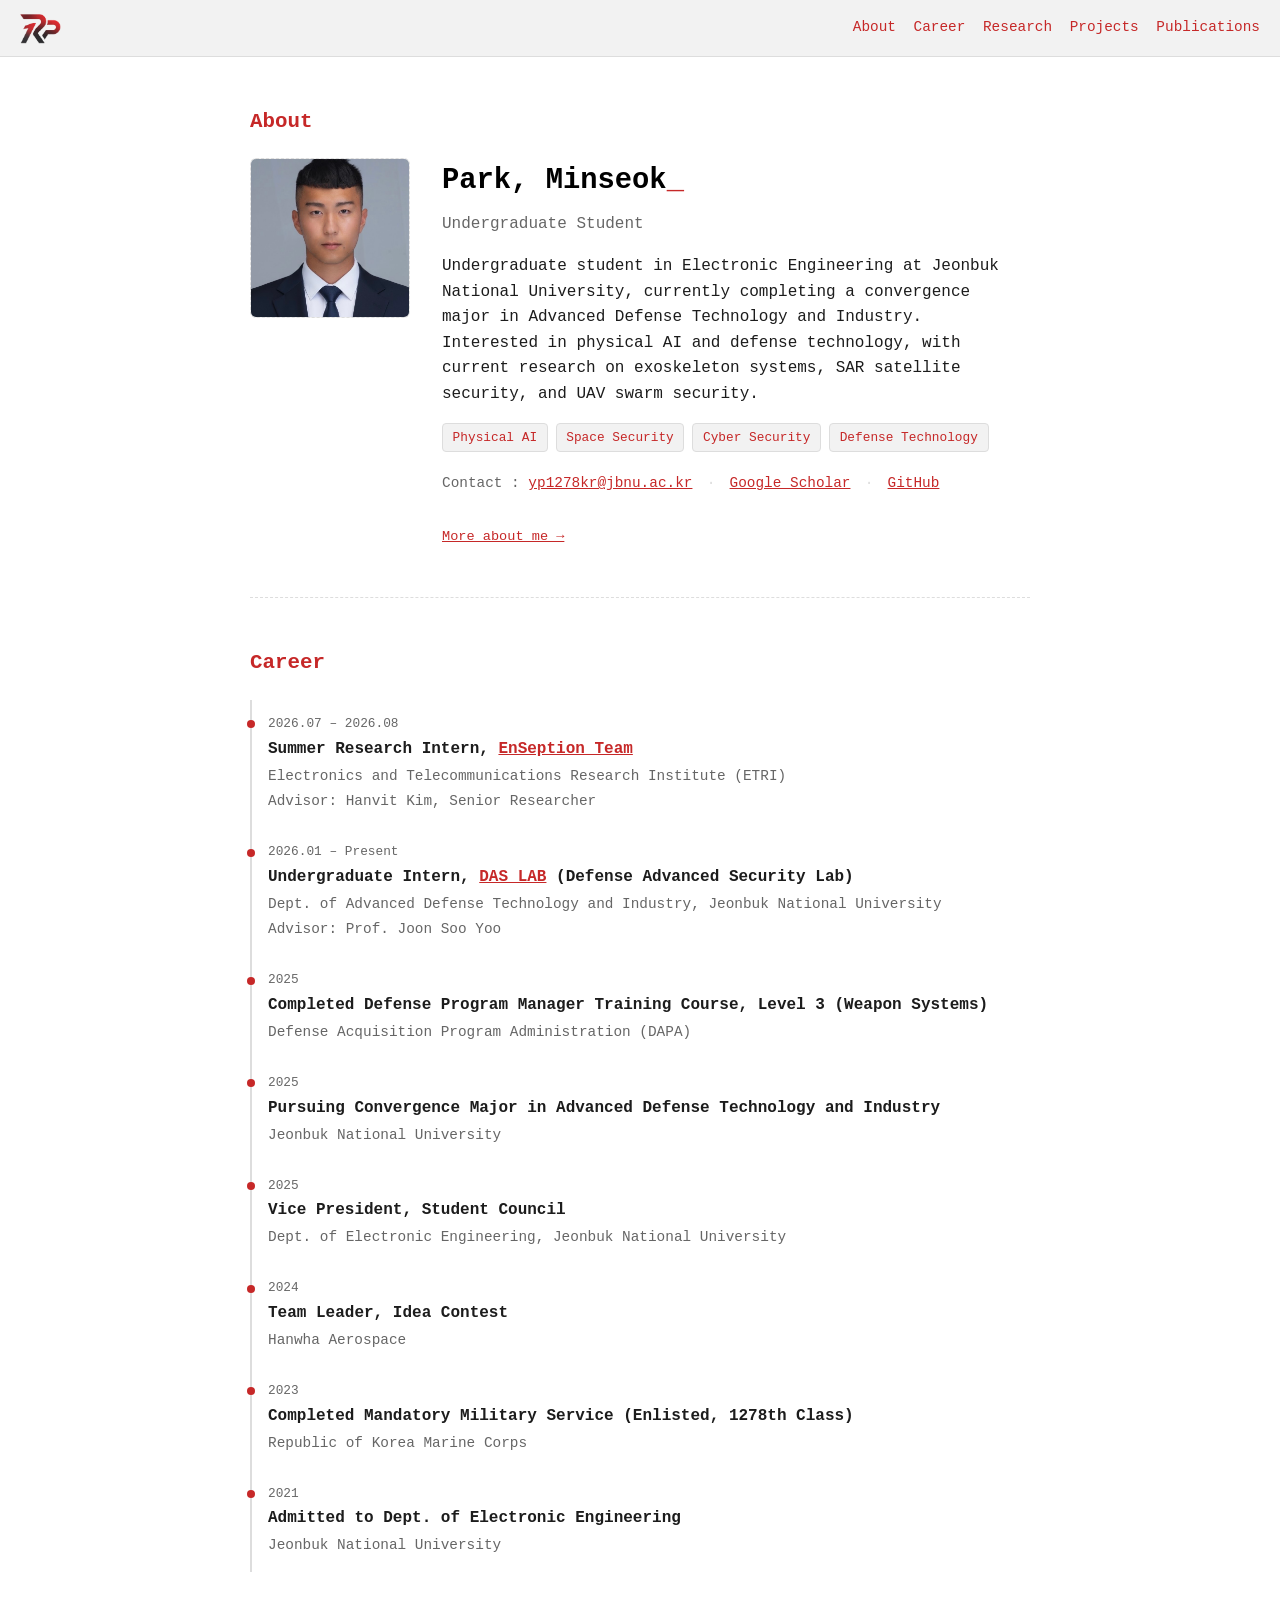
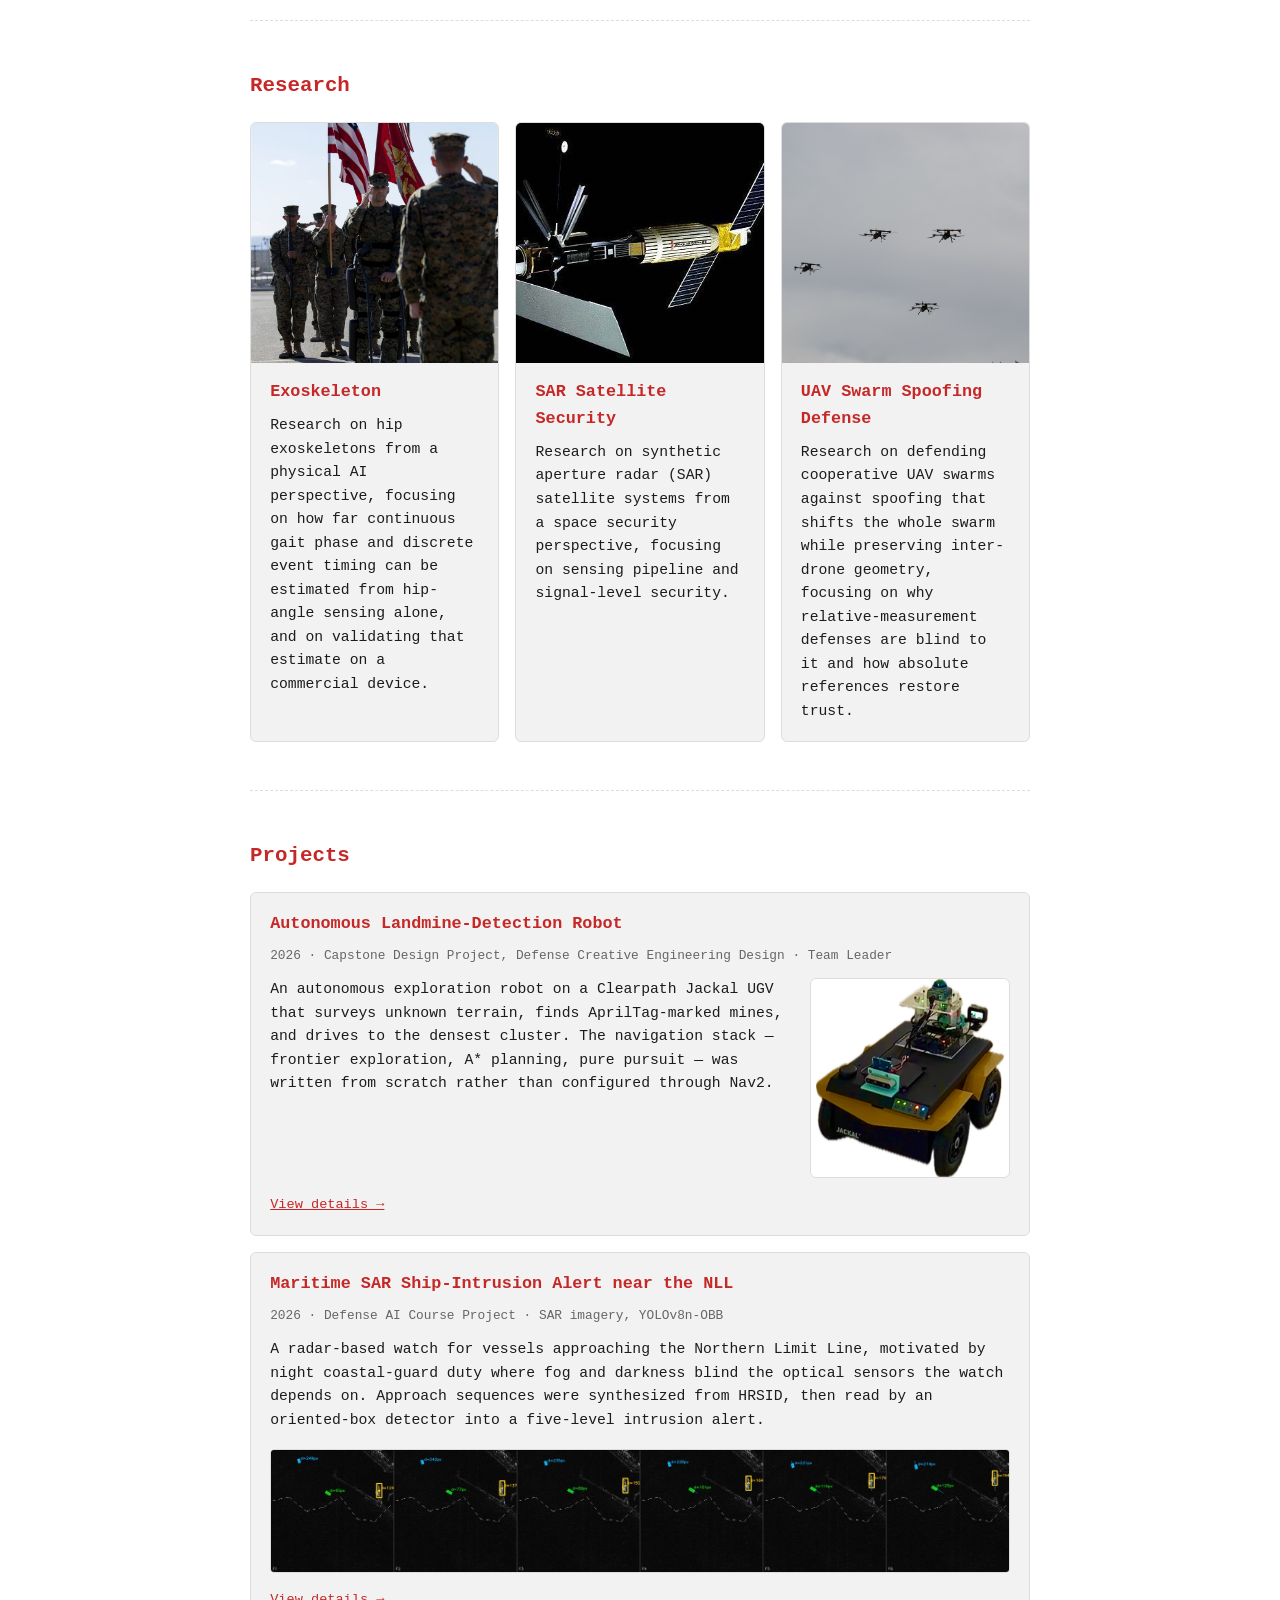
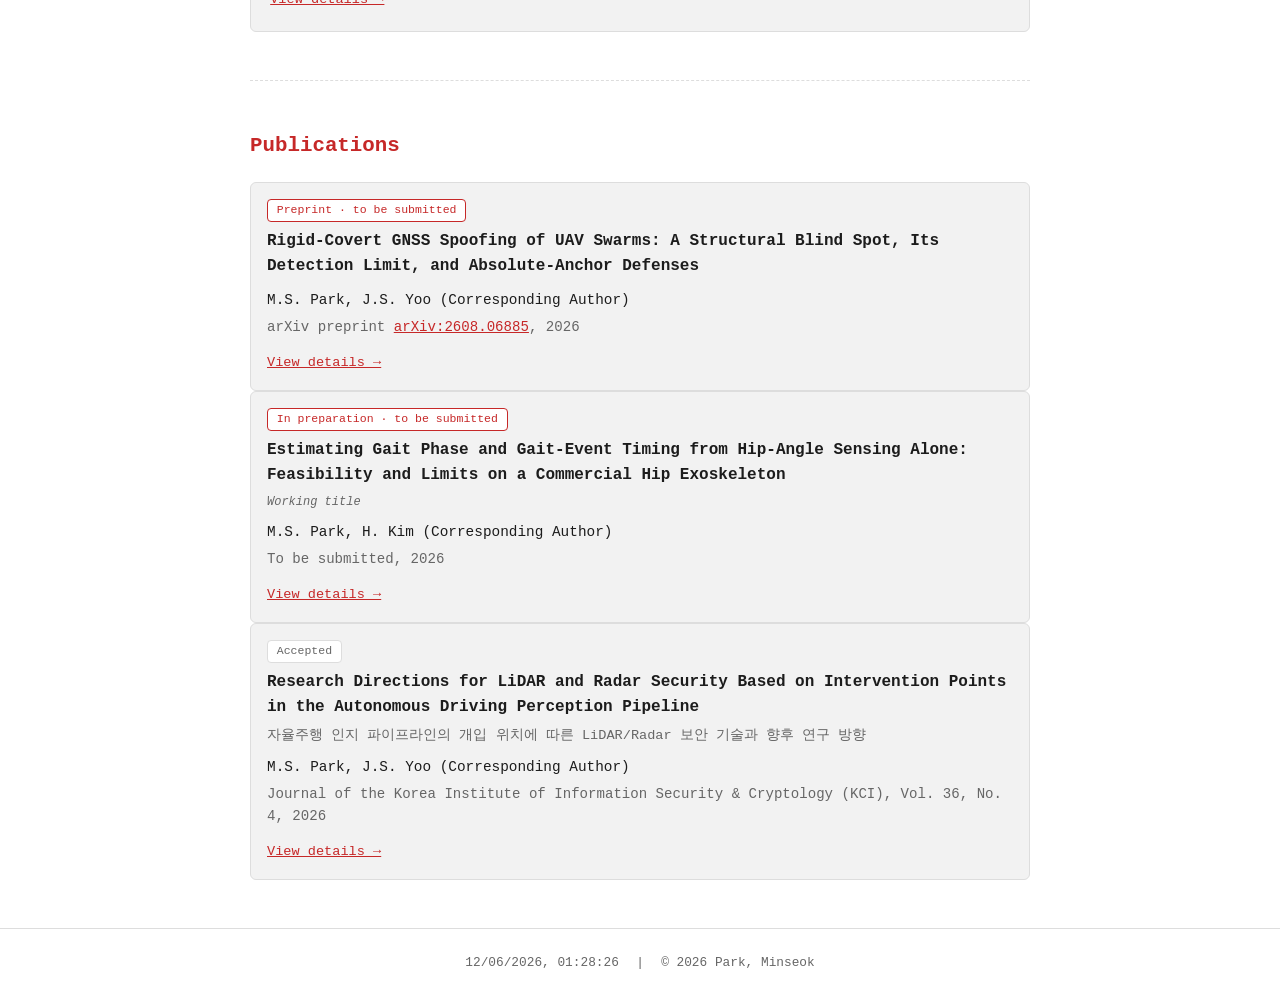
==== index.html @ ca02c085 "Personal site" ====
<!doctype html>
<html lang="en">
<head>
<meta charset="UTF-8">
<meta name="viewport" content="width=device-width, initial-scale=1.0">
<title>Park, Minseok</title>
<meta name="description" content="Park, Minseok — Physical AI, Defense Technology, Space Security &amp; Cyber Security researcher">
<link rel="icon" type="image/png" href="assets/favicon.png">
<link rel="stylesheet" href="css/style.css?v=17">
</head>
<body>

<header class="term-bar">
  <a href="/" class="home-btn" aria-label="Home"><img src="assets/logo.png" alt="Home" class="home-logo"></a>
  <nav class="term-nav">
    <a href="#about">About</a>
    <a href="#career">Career</a>
    <a href="#research">Research</a>
    <a href="#projects">Projects</a>
    <a href="#publications">Publications</a>
  </nav>
  <button class="term-nav-toggle" id="navToggle" aria-label="toggle menu">☰</button>
</header>

<main>

  <section id="about" class="section hero">
    <h2 class="section-title">About</h2>
    <div class="hero-body">
      <img class="avatar" id="avatar" src="assets/profile.jpg" alt="Park, Minseok">
      <div class="hero-text">
        <h1><span class="typed" id="typedName"></span><span class="cursor">_</span></h1>
        <p class="role">Undergraduate Student</p>
        <p class="bio">
          Undergraduate student in Electronic Engineering at Jeonbuk National University, currently
          completing a convergence major in Advanced Defense Technology and Industry. Interested in physical AI and
          defense technology, with current research on exoskeleton systems, SAR satellite security,
          and UAV swarm security.
        </p>
        <div class="badges">
          <span class="badge">Physical AI</span>
          <span class="badge">Space Security</span>
          <span class="badge">Cyber Security</span>
          <span class="badge">Defense Technology</span>
        </div>
        <p class="contact-line">Contact : <a href="mailto:yp1278kr@jbnu.ac.kr">yp1278kr@jbnu.ac.kr</a>
        <span class="contact-sep">·</span> <a href="https://scholar.google.com/citations?user=1pGmtR8AAAAJ" target="_blank" rel="noopener">Google Scholar</a>
        <span class="contact-sep">·</span> <a href="https://github.com/rokyp1278" target="_blank" rel="noopener">GitHub</a></p>
        <a href="/about.html" class="detail-cta">More about me &rarr;</a>
      </div>
    </div>
  </section>

  <section id="career" class="section">
    <h2 class="section-title">Career</h2>
    <ul class="timeline">
      <li>
        <span class="tl-date">2026.07 – 2026.08</span>
        <span class="tl-title">Summer Research Intern, <a href="https://enseptionteam.github.io/" target="_blank" rel="noopener">EnSeption Team</a></span>
        <span class="tl-org">Electronics and Telecommunications Research Institute (ETRI)</span>
        <span class="tl-org">Advisor: Hanvit Kim, Senior Researcher</span>
      </li>
      <li>
        <span class="tl-date">2026.01 – Present</span>
        <span class="tl-title">Undergraduate Intern, <a href="https://das.jbnu.ac.kr" target="_blank" rel="noopener">DAS LAB</a> (Defense Advanced Security Lab)</span>
        <span class="tl-org">Dept. of Advanced Defense Technology and Industry, Jeonbuk National University</span>
        <span class="tl-org">Advisor: Prof. Joon Soo Yoo</span>
      </li>
      <li>
        <span class="tl-date">2025</span>
        <span class="tl-title">Completed Defense Program Manager Training Course, Level 3 (Weapon Systems)</span>
        <span class="tl-org">Defense Acquisition Program Administration (DAPA)</span>
      </li>
      <li>
        <span class="tl-date">2025</span>
        <span class="tl-title">Pursuing Convergence Major in Advanced Defense Technology and Industry</span>
        <span class="tl-org">Jeonbuk National University</span>
      </li>
      <li>
        <span class="tl-date">2025</span>
        <span class="tl-title">Vice President, Student Council</span>
        <span class="tl-org">Dept. of Electronic Engineering, Jeonbuk National University</span>
      </li>
      <li>
        <span class="tl-date">2024</span>
        <span class="tl-title">Team Leader, Idea Contest</span>
        <span class="tl-org">Hanwha Aerospace</span>
      </li>
      <li>
        <span class="tl-date">2023</span>
        <span class="tl-title">Completed Mandatory Military Service (Enlisted, 1278th Class)</span>
        <span class="tl-org">Republic of Korea Marine Corps</span>
      </li>
      <li>
        <span class="tl-date">2021</span>
        <span class="tl-title">Admitted to Dept. of Electronic Engineering</span>
        <span class="tl-org">Jeonbuk National University</span>
      </li>
    </ul>
  </section>

  <section id="research" class="section">
    <h2 class="section-title">Research</h2>
    <div class="cards">
      <div class="card">
        <img class="card-img" src="assets/exoskeleton.jpg" alt="Soldier wearing a lower-body exoskeleton" style="object-position: center 68%;">
        <h3>Exoskeleton</h3>
        <p>Research on hip exoskeletons from a physical AI perspective, focusing on how far continuous
        gait phase and discrete event timing can be estimated from hip-angle sensing alone, and on
        validating that estimate on a commercial device.</p>
      </div>
      <div class="card">
        <img class="card-img" src="assets/sar-satellite.jpg" alt="Seasat, the first SAR satellite">
        <h3>SAR Satellite Security</h3>
        <p>Research on synthetic aperture radar (SAR) satellite systems from a space security
        perspective, focusing on sensing pipeline and signal-level security.</p>
      </div>
      <div class="card">
        <img class="card-img" src="assets/drone-swarm.jpg" alt="Four quadcopters flying in formation during a swarm exercise">
        <h3>UAV Swarm Spoofing Defense</h3>
        <p>Research on defending cooperative UAV swarms against spoofing that shifts the whole
        swarm while preserving inter-drone geometry, focusing on why relative-measurement defenses
        are blind to it and how absolute references restore trust.</p>
      </div>
    </div>
  </section>

  <section id="projects" class="section">
    <h2 class="section-title">Projects</h2>
    <div class="cards stack">
      <div class="card">
        <h3><a href="/projects/jackal.html" class="card-link">Autonomous Landmine-Detection Robot</a></h3>
        <span class="proj-meta">2026 &middot; Capstone Design Project, Defense Creative Engineering Design &middot; Team Leader</span>
        <div class="project-desc">
          <p>An autonomous exploration robot on a Clearpath Jackal UGV that surveys unknown terrain, finds
          AprilTag-marked mines, and drives to the densest cluster. The navigation stack &mdash; frontier
          exploration, A* planning, pure pursuit &mdash; was written from scratch rather than configured
          through Nav2.</p>
          <img class="project-img" src="assets/jackal-robot.jpg" alt="Clearpath Jackal UGV with LiDAR, cameras, and Jetson mounted on top">
        </div>
        <a href="/projects/jackal.html" class="proj-link">View details &rarr;</a>
      </div>
      <div class="card">
        <h3><a href="/projects/sar-nll.html" class="card-link">Maritime SAR Ship-Intrusion Alert near the NLL</a></h3>
        <span class="proj-meta">2026 &middot; Defense AI Course Project &middot; SAR imagery, YOLOv8n-OBB</span>
        <div class="project-desc">
          <p>A radar-based watch for vessels approaching the Northern Limit Line, motivated by night
          coastal-guard duty where fog and darkness blind the optical sensors the watch depends on.
          Approach sequences were synthesized from HRSID, then read by an oriented-box detector into a
          five-level intrusion alert.</p>
        </div>
        <figure class="project-figure">
          <img src="assets/sar-sequence.jpg" alt="Six frames of a synthetic SAR sequence showing three vessels near a dashed Northern Limit Line, each marked with an oriented bounding box and a pixel range readout, with one track highlighted in amber">
        </figure>
        <a href="/projects/sar-nll.html" class="proj-link">View details &rarr;</a>
      </div>
    </div>
  </section>

  <section id="publications" class="section">
    <h2 class="section-title">Publications</h2>
    <ul class="pub-list">
      <li>
        <span class="pub-status">Preprint &middot; to be submitted</span>
        <span class="pub-title"><a href="/publications/rigidshift.html" class="card-link">Rigid-Covert GNSS Spoofing of UAV Swarms: A Structural Blind Spot, Its Detection Limit, and Absolute-Anchor Defenses</a></span>
        <span class="pub-authors">M.S. Park, J.S. Yoo (Corresponding Author)</span>
        <span class="pub-venue">arXiv preprint <a href="https://arxiv.org/abs/2608.06885" target="_blank" rel="noopener">arXiv:2608.06885</a>, 2026</span>
        <a href="/publications/rigidshift.html" class="proj-link">View details &rarr;</a>
      </li>
      <li>
        <span class="pub-status">In preparation &middot; to be submitted</span>
        <span class="pub-title"><a href="/publications/gait-timing.html" class="card-link">Estimating Gait Phase and Gait-Event Timing from Hip-Angle Sensing Alone: Feasibility and Limits on a Commercial Hip Exoskeleton</a></span>
        <span class="pub-note">Working title</span>
        <span class="pub-authors">M.S. Park, H. Kim (Corresponding Author)</span>
        <span class="pub-venue">To be submitted, 2026</span>
        <a href="/publications/gait-timing.html" class="proj-link">View details &rarr;</a>
      </li>
      <li>
        <span class="pub-status accepted">Accepted</span>
        <span class="pub-title"><a href="/publications/lidar-radar-security.html" class="card-link">Research Directions for LiDAR and Radar Security Based on Intervention Points in the Autonomous Driving Perception Pipeline</a></span>
        <span class="pub-title-kr">자율주행 인지 파이프라인의 개입 위치에 따른 LiDAR/Radar 보안 기술과 향후 연구 방향</span>
        <span class="pub-authors">M.S. Park, J.S. Yoo (Corresponding Author)</span>
        <span class="pub-venue">Journal of the Korea Institute of Information Security &amp; Cryptology (KCI), Vol. 36, No. 4, 2026</span>
        <a href="/publications/lidar-radar-security.html" class="proj-link">View details &rarr;</a>
      </li>
    </ul>
  </section>

</main>

<footer class="term-footer">
  <span id="clock"></span>
  <span class="footer-sep">|</span>
  <span>© <span id="year"></span> Park, Minseok</span>
</footer>

<script src="js/script.js"></script>
</body>
</html>
---- css/style.css ----
:root {
  --bg: #ffffff;
  --bg-alt: #f2f2f2;
  --fg: #1c1c1c;
  --name: #000000;
  --accent: #c62828;
  --accent-dim: #9e2020;
  --muted: #666666;
  --border: #dddddd;
  --font-mono: "JetBrains Mono", "Fira Code", "SFMono-Regular", Consolas, Menlo, monospace;
}

* { box-sizing: border-box; }

html { scroll-behavior: smooth; }

body {
  margin: 0;
  background: var(--bg);
  color: var(--fg);
  font-family: var(--font-mono);
  line-height: 1.6;
}

a { color: var(--accent); text-decoration: underline; }

.term-nav a, .home-btn { text-decoration: none; }

.term-bar {
  position: sticky;
  top: 0;
  z-index: 10;
  display: flex;
  align-items: center;
  gap: 1.25rem;
  padding: 0.75rem 1.25rem;
  background: var(--bg-alt);
  border-bottom: 1px solid var(--border);
  flex-wrap: wrap;
}

.home-btn {
  display: inline-flex;
  align-items: center;
  line-height: 0;
  opacity: 0.9;
  transition: opacity 0.15s ease;
}

.home-btn:hover {
  opacity: 1;
  text-decoration: none;
}

.home-logo {
  height: 32px;
  width: auto;
  display: block;
}

.term-nav {
  display: flex;
  gap: 1.1rem;
  margin-left: auto;
  font-size: 0.9rem;
}

.term-nav-toggle {
  display: none;
  margin-left: auto;
  background: none;
  border: 1px solid var(--border);
  color: var(--fg);
  font-family: var(--font-mono);
  padding: 0.2rem 0.6rem;
  border-radius: 4px;
  cursor: pointer;
}

main { max-width: 820px; margin: 0 auto; padding: 0 1.25rem; }

.section {
  padding: 3rem 0;
  border-bottom: 1px dashed var(--border);
}

.section:last-child { border-bottom: none; }

.section-title {
  color: var(--accent);
  font-size: 1.3rem;
  margin: 0 0 1.25rem;
}

.hero-body {
  display: flex;
  gap: 2rem;
  align-items: flex-start;
  flex-wrap: wrap;
}

.avatar {
  width: 160px;
  height: 160px;
  border-radius: 6px;
  border: 1px dashed var(--border);
  display: flex;
  align-items: center;
  justify-content: center;
  font-size: 1.5rem;
  color: var(--accent);
  background: var(--bg-alt);
  object-fit: cover;
  flex-shrink: 0;
}

.hero-text { flex: 1; min-width: 250px; }

h1 {
  margin: 0 0 0.5rem;
  font-size: 1.8rem;
  color: var(--name);
}

.cursor {
  color: var(--accent);
  animation: blink 1s step-end infinite;
}

@keyframes blink { 50% { opacity: 0; } }

.role { color: var(--muted); margin: 0 0 0.75rem; }

.bio { max-width: 60ch; }

.badges { display: flex; flex-wrap: wrap; gap: 0.5rem; margin-top: 1rem; }

.badge {
  border: 1px solid var(--border);
  color: var(--accent);
  padding: 0.2rem 0.6rem;
  border-radius: 4px;
  font-size: 0.8rem;
  background: var(--bg-alt);
}

.timeline { list-style: none; margin: 0; padding: 0; }

.timeline li {
  display: flex;
  flex-direction: column;
  gap: 0.15rem;
  padding: 0.9rem 0 0.9rem 1rem;
  border-left: 2px solid var(--border);
  position: relative;
}

.timeline li::before {
  content: "";
  position: absolute;
  left: -5px;
  top: 1.3rem;
  width: 8px;
  height: 8px;
  border-radius: 50%;
  background: var(--accent);
}

.tl-date { color: var(--muted); font-size: 0.8rem; }
.tl-title { font-weight: 600; }
.tl-org { color: var(--muted); font-size: 0.9rem; }

.cards {
  display: grid;
  grid-template-columns: repeat(auto-fit, minmax(240px, 1fr));
  gap: 1rem;
}

.cards.stack { grid-template-columns: 1fr; }

.card {
  border: 1px solid var(--border);
  background: var(--bg-alt);
  border-radius: 6px;
  padding: 1.1rem 1.2rem;
  overflow: hidden;
}

.card-img {
  display: block;
  width: calc(100% + 2.4rem);
  margin: -1.1rem -1.2rem 1rem;
  height: 240px;
  object-fit: cover;
  object-position: center center;
}

.card-img.contain {
  height: 200px;
  object-fit: contain;
  background: var(--bg);
}

.project-desc {
  display: flex;
  gap: 1.25rem;
  align-items: flex-start;
  flex-wrap: wrap;
  margin-top: 0.75rem;
}

.project-desc p { flex: 2; min-width: 260px; margin: 0; color: var(--fg); font-size: 0.92rem; }

.project-img {
  width: 200px;
  max-width: 100%;
  height: 200px;
  object-fit: contain;
  background: var(--bg);
  border: 1px solid var(--border);
  border-radius: 6px;
  flex-shrink: 0;
  margin: 0 auto;
}

.project-figure { margin: 1rem 0 0; }

.project-figure img {
  display: block;
  width: 100%;
  border: 1px solid var(--border);
  border-radius: 4px;
  background: #000;
}

.project-figure figcaption {
  color: var(--muted);
  font-size: 0.78rem;
  margin-top: 0.45rem;
}

.card h3 { margin: 0 0 0.5rem; color: var(--accent); font-size: 1.05rem; }
.card p { margin: 0; color: var(--fg); font-size: 0.92rem; }

.proj-meta {
  display: block;
  color: var(--muted);
  font-size: 0.8rem;
  margin-bottom: 0.6rem;
}

.proj-specs {
  list-style: none;
  margin: 1rem 0 0;
  padding: 0;
  display: grid;
  gap: 0.35rem;
  font-size: 0.85rem;
}

.proj-specs .label {
  color: var(--muted);
  display: inline-block;
  width: 90px;
}

.proj-link {
  display: inline-block;
  margin-top: 1rem;
  font-size: 0.85rem;
}

.pub-list { list-style: none; margin: 0; padding: 0; }

.pub-list li {
  display: flex;
  flex-direction: column;
  gap: 0.25rem;
  padding: 1rem;
  border: 1px solid var(--border);
  background: var(--bg-alt);
  border-radius: 6px;
}

.pub-status {
  align-self: flex-start;
  border: 1px solid var(--accent);
  color: var(--accent);
  background: var(--bg);
  padding: 0.1rem 0.55rem;
  border-radius: 4px;
  font-size: 0.72rem;
  margin-bottom: 0.15rem;
}

.pub-status.accepted { border-color: var(--border); color: var(--muted); }

.pub-title { font-weight: 600; }
.pub-title-kr { color: var(--muted); font-size: 0.85rem; }
.pub-note { color: var(--muted); font-size: 0.75rem; font-style: italic; }
.pub-authors { font-size: 0.9rem; margin-top: 0.3rem; }
.pub-venue { color: var(--muted); font-size: 0.88rem; }
.pub-summary { font-size: 0.86rem; margin-top: 0.35rem; max-width: 68ch; }
.pub-dates { color: var(--muted); font-size: 0.78rem; }
.pub-funding { color: var(--muted); font-size: 0.78rem; }

.contact-line { margin-top: 1.25rem; color: var(--muted); font-size: 0.9rem; }
.contact-sep { margin: 0 0.35rem; color: var(--border); }

.term-footer {
  text-align: center;
  padding: 1.5rem;
  color: var(--muted);
  font-size: 0.8rem;
  border-top: 1px solid var(--border);
}

.footer-sep { margin: 0 0.6rem; }

@media (max-width: 640px) {
  .term-nav {
    display: none;
    width: 100%;
    order: 3;
    flex-direction: column;
    gap: 0.6rem;
    margin-top: 0.75rem;
  }
  .term-nav.open { display: flex; }
  .term-nav-toggle { display: block; }
}
/* ---------- detail pages ---------- */

.detail { padding: 2.5rem 0 3rem; }

.back-link { display: inline-block; font-size: 0.82rem; margin-bottom: 1.6rem; }

.detail-kicker {
  display: block;
  color: var(--accent);
  font-size: 0.78rem;
  margin-bottom: 0.55rem;
}

.detail-title {
  margin: 0 0 1.1rem;
  font-size: 1.45rem;
  line-height: 1.35;
  color: var(--name);
}

.detail-title-kr { display: block; color: var(--muted); font-size: 0.9rem; margin-top: 0.35rem; }

.detail-meta {
  display: flex;
  flex-direction: column;
  gap: 0.25rem;
  padding: 0.9rem 1rem;
  margin-bottom: 2.2rem;
  border: 1px solid var(--border);
  background: var(--bg-alt);
  border-radius: 6px;
  font-size: 0.85rem;
  color: var(--muted);
}

.detail-meta .label { color: var(--muted); display: inline-block; width: 92px; }
.detail-meta .val { color: var(--fg); }

.detail-section { margin-bottom: 2.2rem; }

.detail-section h2 {
  color: var(--accent);
  font-size: 1.02rem;
  margin: 0 0 0.75rem;
  padding-bottom: 0.4rem;
  border-bottom: 1px dashed var(--border);
}

.detail-section p { margin: 0 0 0.85rem; font-size: 0.92rem; max-width: 72ch; }
.detail-section ul { margin: 0 0 0.85rem; padding-left: 1.15rem; font-size: 0.92rem; }
.detail-section li { margin-bottom: 0.4rem; }
.detail-section li:last-child { margin-bottom: 0; }

.abstract { border-left: 2px solid var(--accent); padding-left: 1rem; }

.table-scroll { overflow-x: auto; margin-bottom: 0.85rem; }

.data-table { width: 100%; border-collapse: collapse; font-size: 0.84rem; }

.data-table th,
.data-table td { border: 1px solid var(--border); padding: 0.4rem 0.65rem; text-align: left; }

.data-table th { background: var(--bg-alt); color: var(--muted); font-weight: 600; }

.detail-figure { margin: 1.1rem 0 0; }

.detail-figure img {
  display: block;
  width: 100%;
  border: 1px solid var(--border);
  border-radius: 4px;
  background: #000;
}

.detail-figure figcaption { color: var(--muted); font-size: 0.78rem; margin-top: 0.45rem; }

.detail-links { display: flex; flex-wrap: wrap; gap: 1rem; font-size: 0.85rem; }

.card-link { color: inherit; text-decoration: none; }
.card-link:hover { text-decoration: underline; }

.detail-cta { display: inline-block; margin-top: 1rem; font-size: 0.85rem; }

.detail-hero {
  display: flex;
  gap: 1.6rem;
  align-items: flex-start;
  flex-wrap: wrap;
  margin-bottom: 2.2rem;
}

.detail-hero .avatar { width: 150px; height: 150px; }
.detail-hero .detail-meta { flex: 1; min-width: 260px; margin-bottom: 0; }

.detail-section .timeline li { padding-top: 0.7rem; padding-bottom: 0.7rem; }
.detail-section .timeline li::before { top: 1.1rem; }
.detail-note { color: var(--muted); font-size: 0.82rem; margin-top: 0.9rem; }

.pub-list .proj-link { align-self: flex-start; margin-top: 0.6rem; }
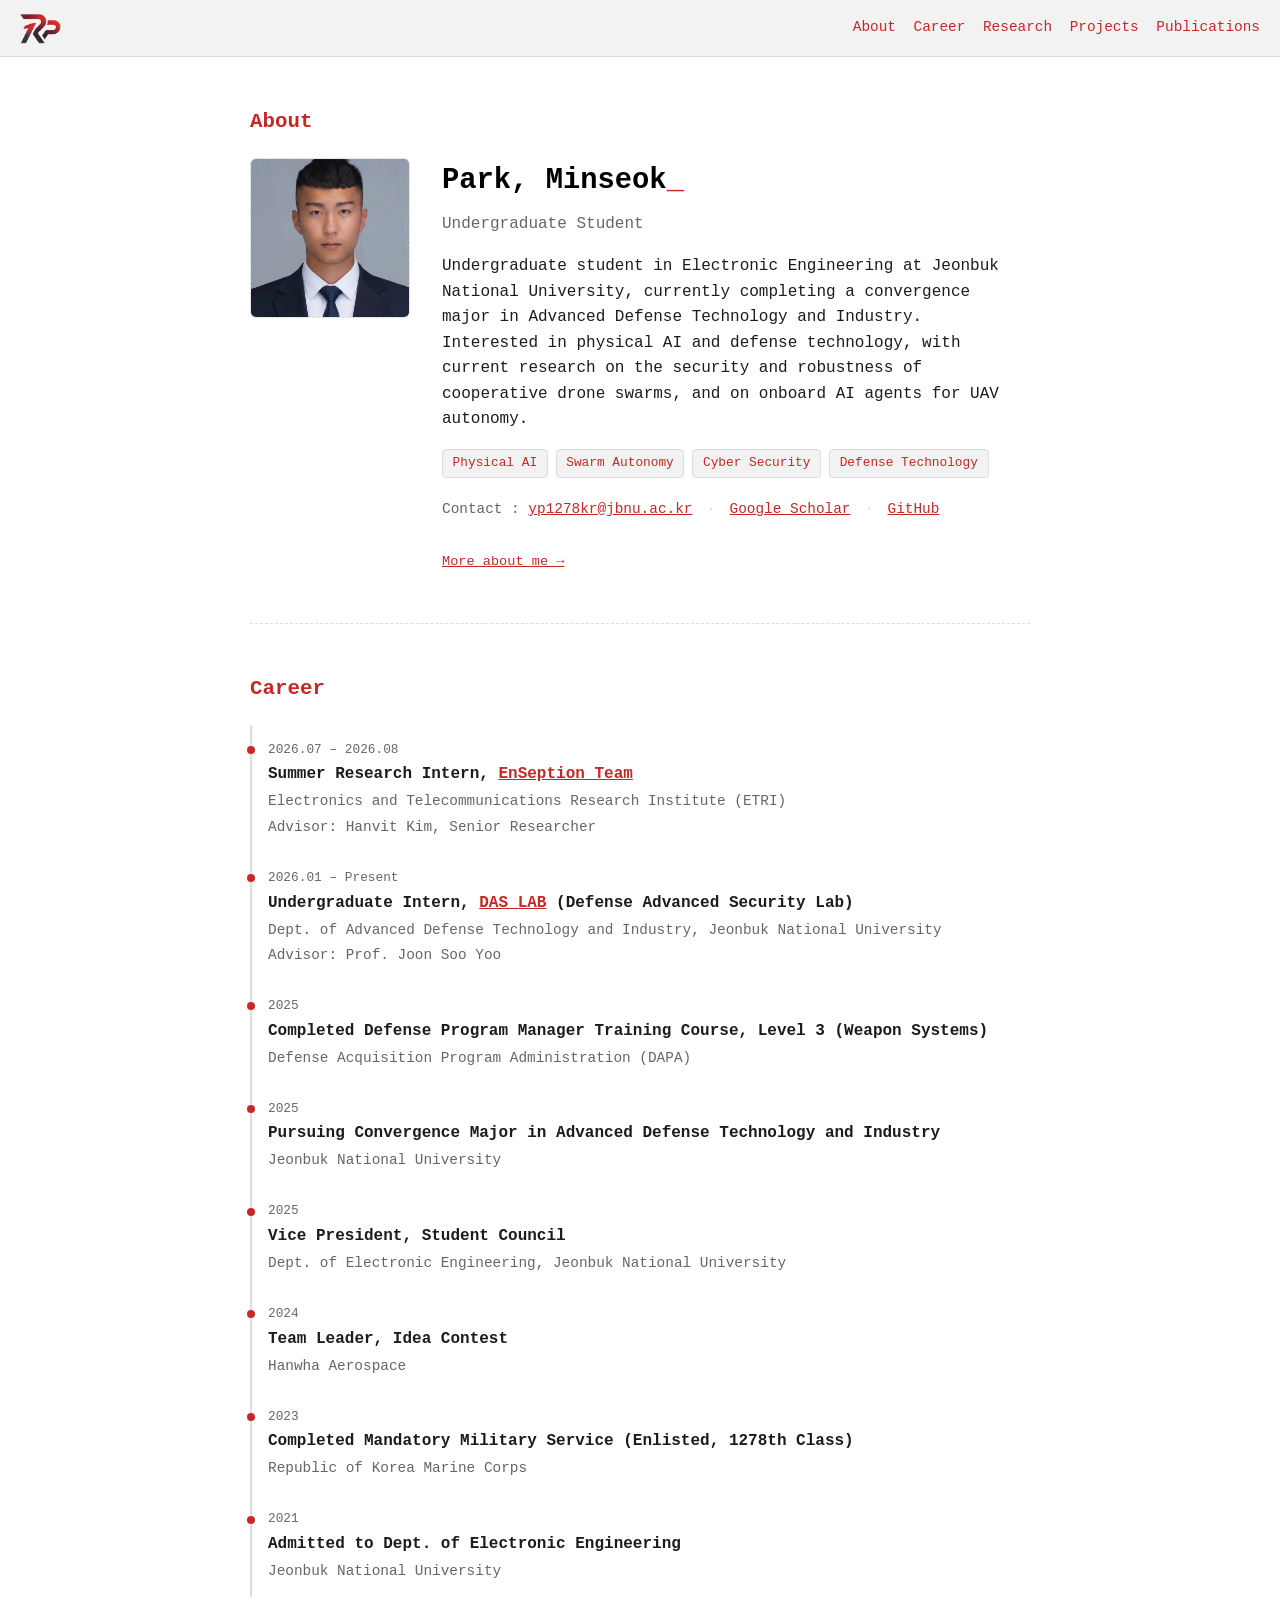
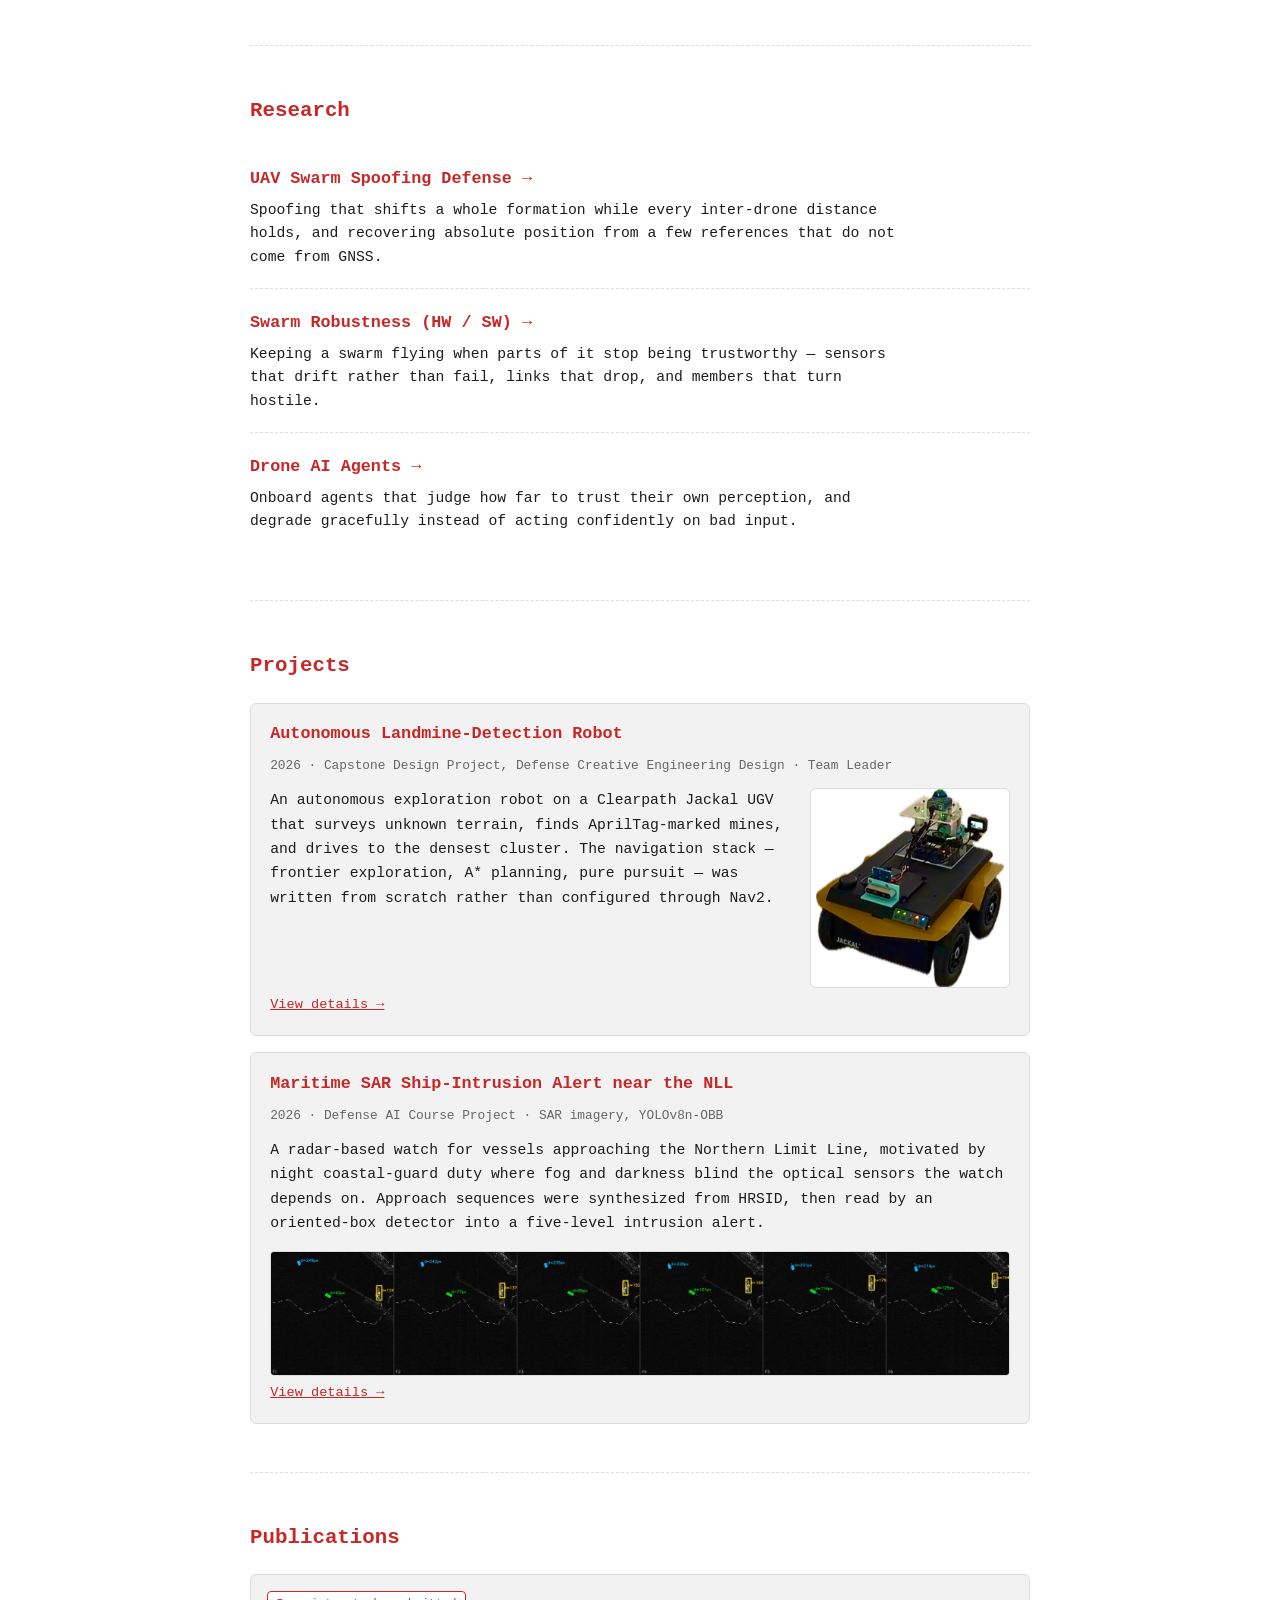
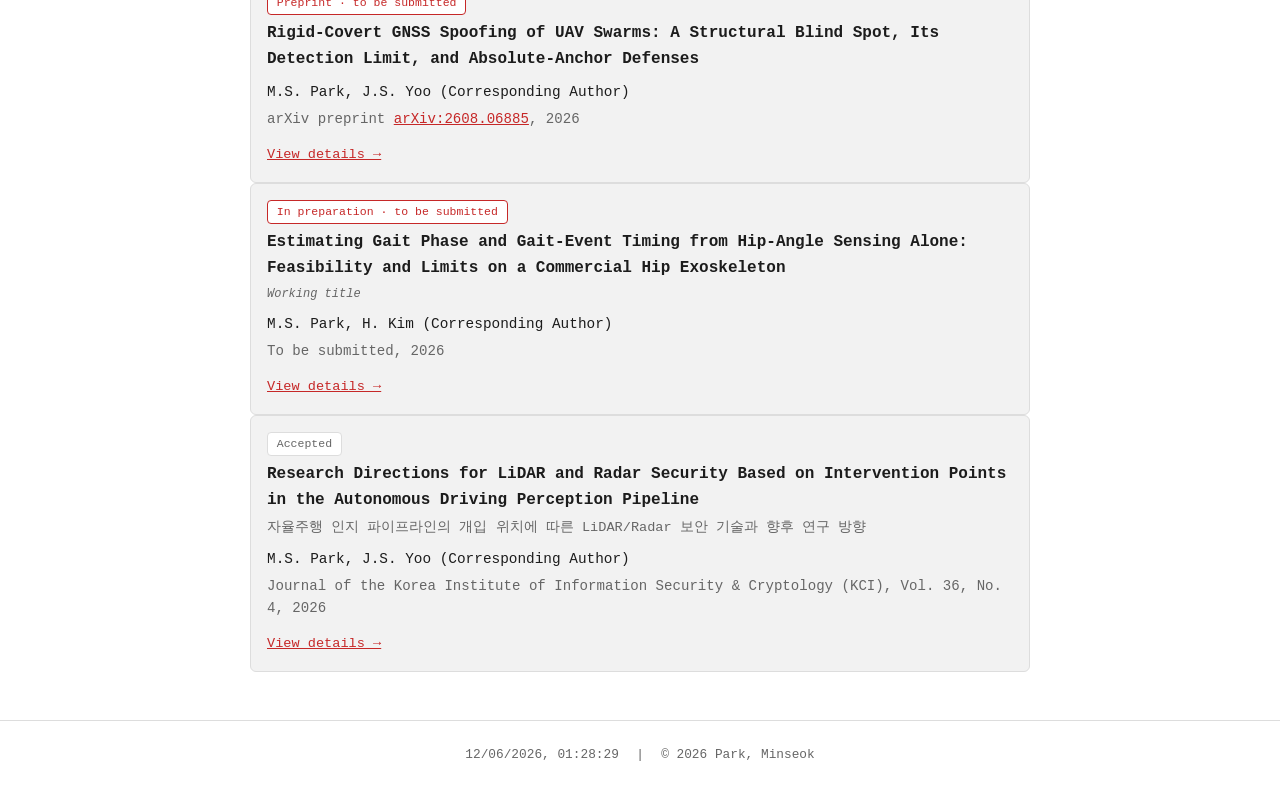
==== commit 5cb26102: "Refocus research on drone swarms and give each area its own page Replaces the exoskeleton and SAR sa" ====
--- a/index.html
+++ b/index.html
@@ -6,7 +6,7 @@
 <title>Park, Minseok</title>
 <meta name="description" content="Park, Minseok — Physical AI, Defense Technology, Space Security &amp; Cyber Security researcher">
 <link rel="icon" type="image/png" href="assets/favicon.png">
-<link rel="stylesheet" href="css/style.css?v=17">
+<link rel="stylesheet" href="css/style.css?v=19">
 </head>
 <body>
 
@@ -34,12 +34,12 @@
         <p class="bio">
           Undergraduate student in Electronic Engineering at Jeonbuk National University, currently
           completing a convergence major in Advanced Defense Technology and Industry. Interested in physical AI and
-          defense technology, with current research on exoskeleton systems, SAR satellite security,
-          and UAV swarm security.
+          defense technology, with current research on the security and robustness of cooperative drone
+          swarms, and on onboard AI agents for UAV autonomy.
         </p>
         <div class="badges">
           <span class="badge">Physical AI</span>
-          <span class="badge">Space Security</span>
+          <span class="badge">Swarm Autonomy</span>
           <span class="badge">Cyber Security</span>
           <span class="badge">Defense Technology</span>
         </div>
@@ -101,28 +101,23 @@
 
   <section id="research" class="section">
     <h2 class="section-title">Research</h2>
-    <div class="cards">
-      <div class="card">
-        <img class="card-img" src="assets/exoskeleton.jpg" alt="Soldier wearing a lower-body exoskeleton" style="object-position: center 68%;">
-        <h3>Exoskeleton</h3>
-        <p>Research on hip exoskeletons from a physical AI perspective, focusing on how far continuous
-        gait phase and discrete event timing can be estimated from hip-angle sensing alone, and on
-        validating that estimate on a commercial device.</p>
-      </div>
-      <div class="card">
-        <img class="card-img" src="assets/sar-satellite.jpg" alt="Seasat, the first SAR satellite">
-        <h3>SAR Satellite Security</h3>
-        <p>Research on synthetic aperture radar (SAR) satellite systems from a space security
-        perspective, focusing on sensing pipeline and signal-level security.</p>
-      </div>
-      <div class="card">
-        <img class="card-img" src="assets/drone-swarm.jpg" alt="Four quadcopters flying in formation during a swarm exercise">
-        <h3>UAV Swarm Spoofing Defense</h3>
-        <p>Research on defending cooperative UAV swarms against spoofing that shifts the whole
-        swarm while preserving inter-drone geometry, focusing on why relative-measurement defenses
-        are blind to it and how absolute references restore trust.</p>
-      </div>
-    </div>
+    <ul class="res-list">
+      <li>
+        <a class="res-title" href="/research/uav-swarm-spoofing.html">UAV Swarm Spoofing Defense</a>
+        <p>Spoofing that shifts a whole formation while every inter-drone distance holds, and recovering
+        absolute position from a few references that do not come from GNSS.</p>
+      </li>
+      <li>
+        <a class="res-title" href="/research/swarm-robustness.html">Swarm Robustness (HW / SW)</a>
+        <p>Keeping a swarm flying when parts of it stop being trustworthy &mdash; sensors that drift
+        rather than fail, links that drop, and members that turn hostile.</p>
+      </li>
+      <li>
+        <a class="res-title" href="/research/drone-ai-agents.html">Drone AI Agents</a>
+        <p>Onboard agents that judge how far to trust their own perception, and degrade gracefully
+        instead of acting confidently on bad input.</p>
+      </li>
+    </ul>
   </section>
 
   <section id="projects" class="section">
--- a/css/style.css
+++ b/css/style.css
@@ -190,13 +190,13 @@
   display: block;
   width: calc(100% + 2.4rem);
   margin: -1.1rem -1.2rem 1rem;
-  height: 240px;
+  height: 190px;
   object-fit: cover;
   object-position: center center;
 }
 
 .card-img.contain {
-  height: 200px;
+  height: 190px;
   object-fit: contain;
   background: var(--bg);
 }
@@ -240,7 +240,16 @@
 }
 
 .card h3 { margin: 0 0 0.5rem; color: var(--accent); font-size: 1.05rem; }
-.card p { margin: 0; color: var(--fg); font-size: 0.92rem; }
+.card h3 a { display: block; }
+.card .proj-link { margin-top: 0.35rem; }
+.card p {
+  margin: 0;
+  color: var(--fg);
+  font-size: 0.92rem;
+  line-height: 1.65;
+  text-wrap: pretty;
+  hyphens: none;
+}
 
 .proj-meta {
   display: block;
@@ -428,3 +437,26 @@
 .detail-note { color: var(--muted); font-size: 0.82rem; margin-top: 0.9rem; }
 
 .pub-list .proj-link { align-self: flex-start; margin-top: 0.6rem; }
+
+.res-list { list-style: none; margin: 0; padding: 0; display: grid; gap: 0.2rem; }
+
+.res-list li {
+  padding: 1.15rem 0;
+  border-bottom: 1px dashed var(--border);
+}
+
+.res-list li:last-child { border-bottom: none; }
+
+.res-title {
+  display: inline-block;
+  color: var(--accent);
+  font-size: 1.05rem;
+  font-weight: 600;
+  text-decoration: none;
+  margin-bottom: 0.35rem;
+}
+
+.res-title::after { content: " →"; }
+.res-title:hover { text-decoration: underline; }
+
+.res-list p { margin: 0; font-size: 0.92rem; max-width: 74ch; color: var(--fg); }
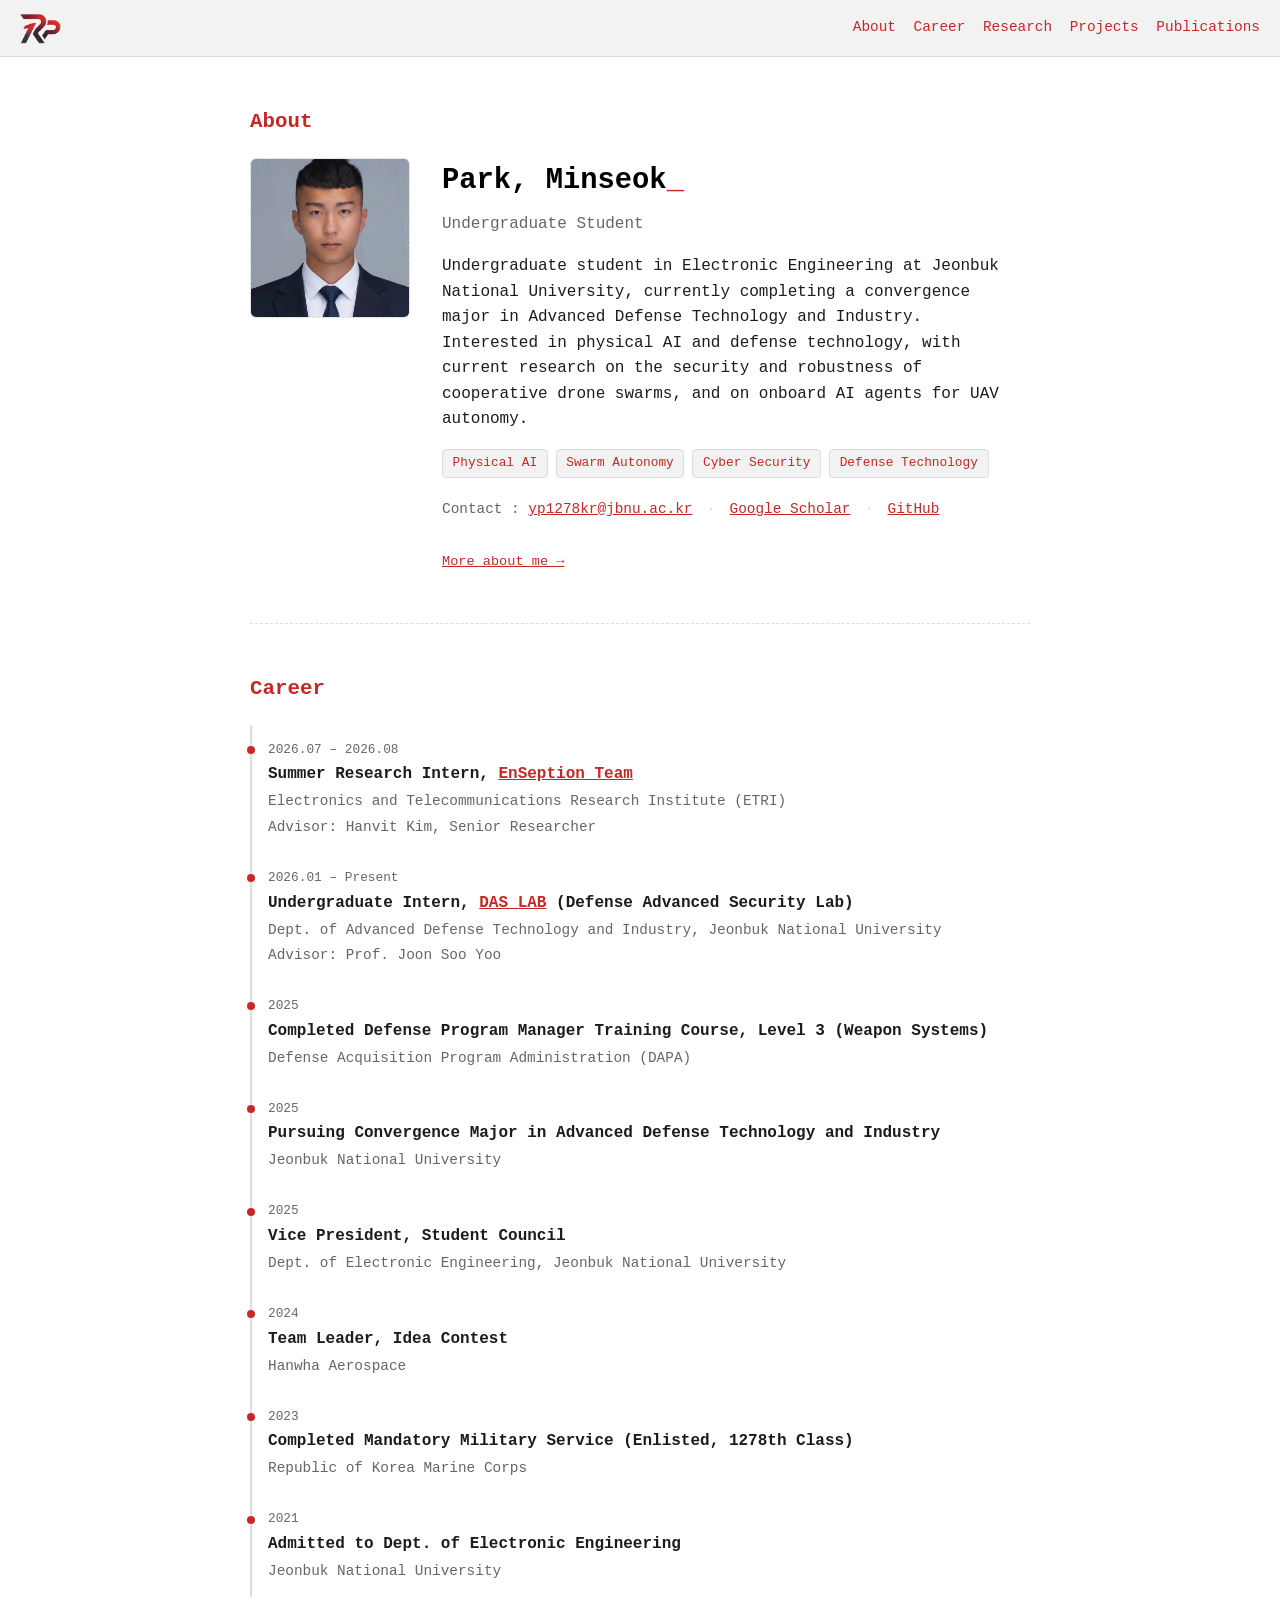
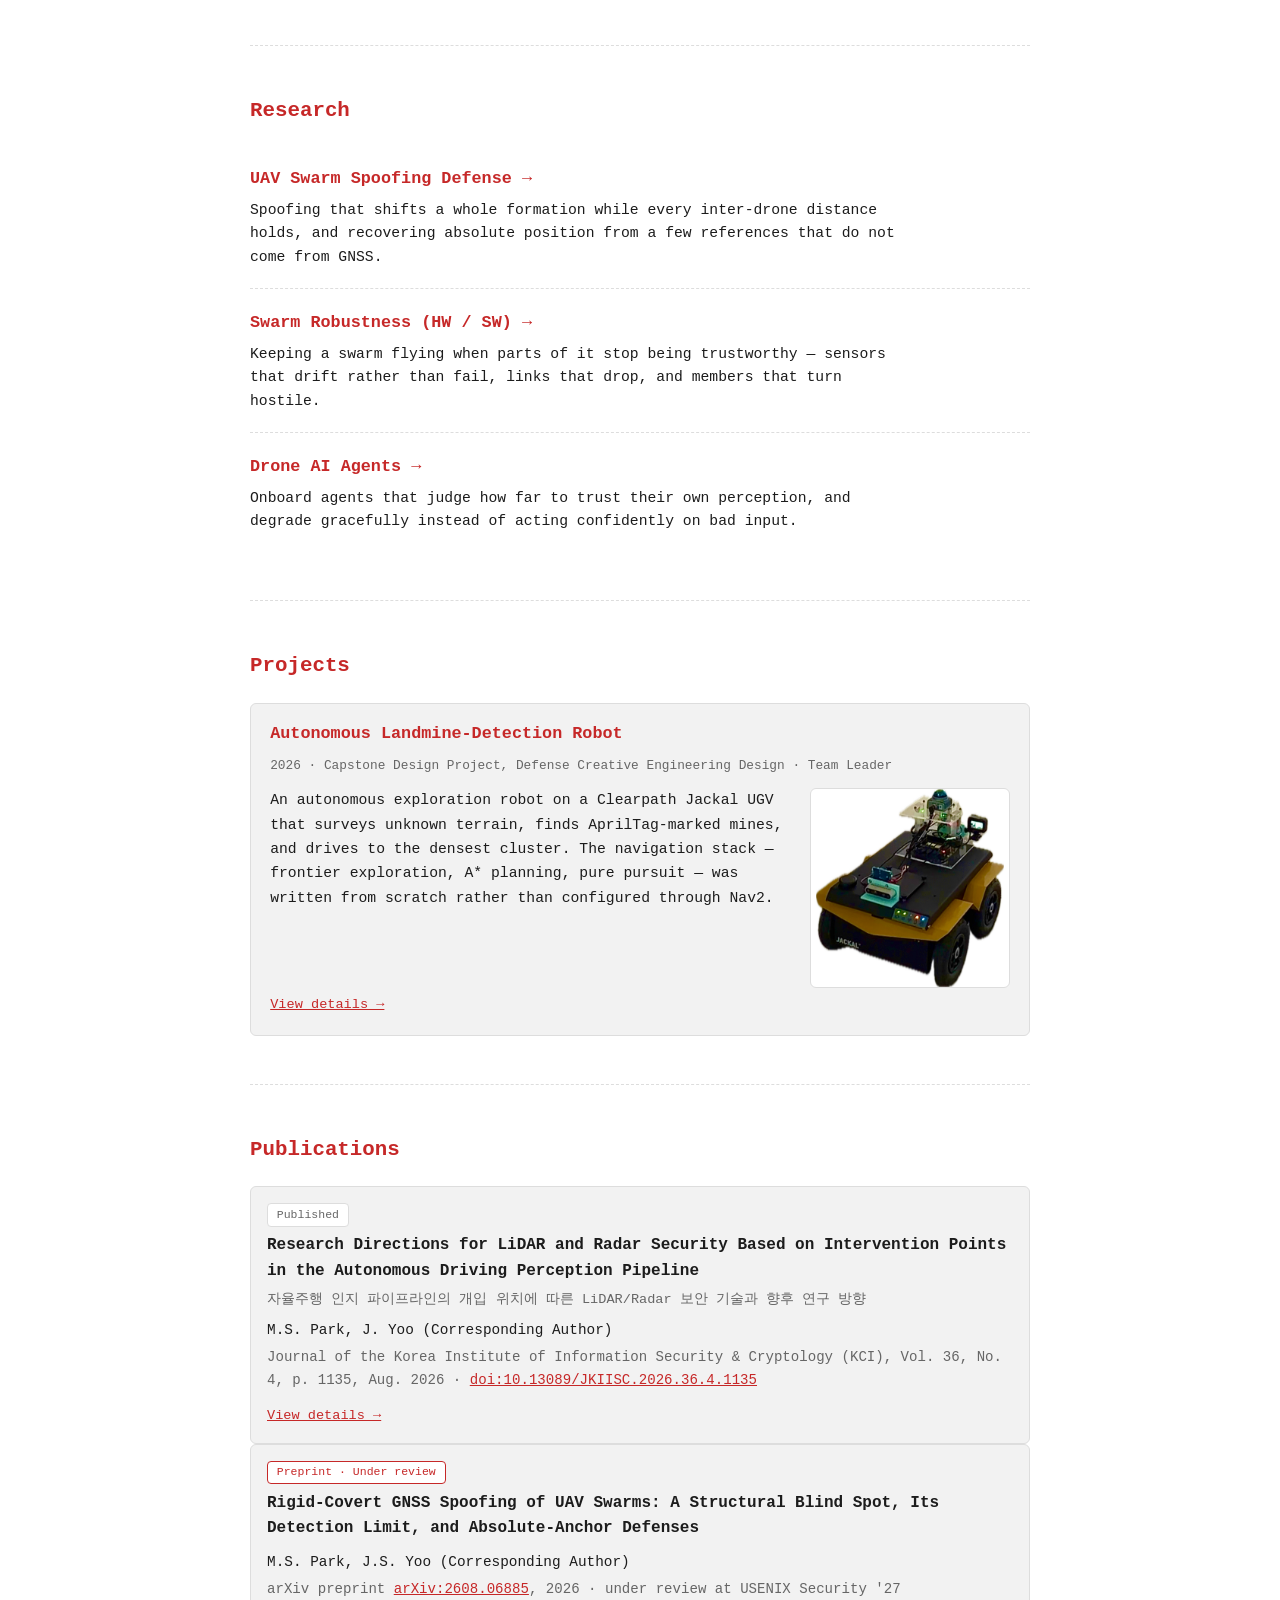
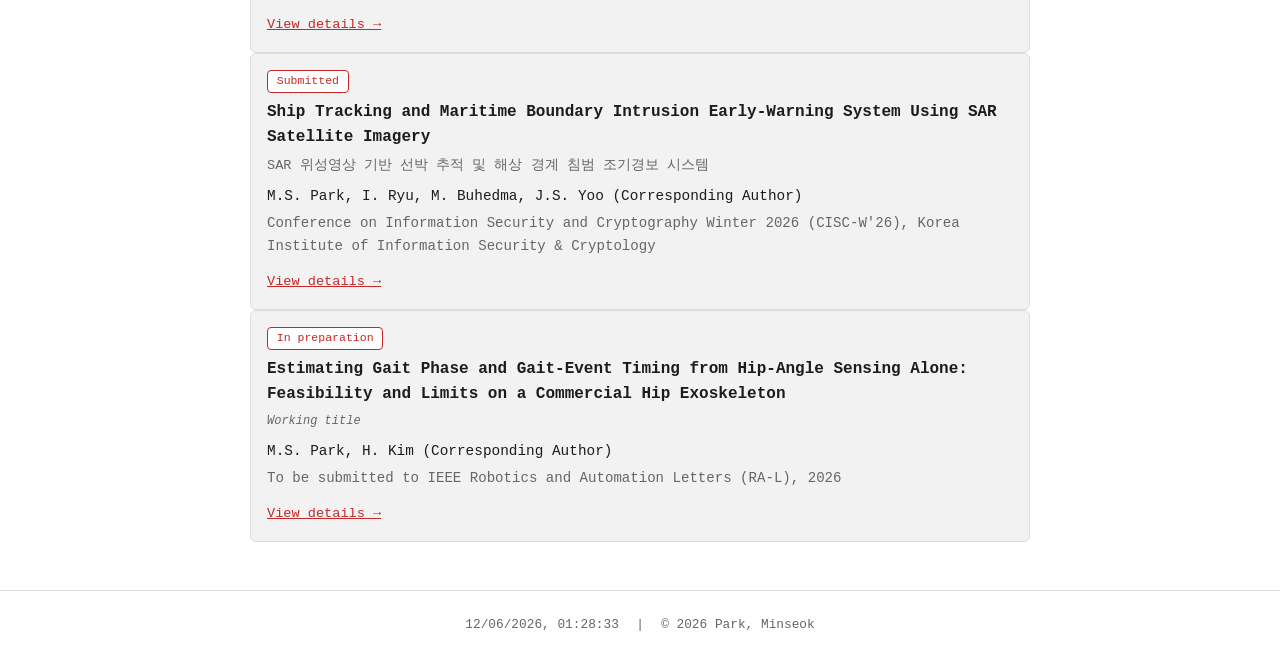
==== commit 3c1802a2: "site: move the SAR work to Publications and refresh publication statuses The SAR ship-tracking work " ====
--- a/index.html
+++ b/index.html
@@ -135,20 +135,6 @@
         </div>
         <a href="/projects/jackal.html" class="proj-link">View details &rarr;</a>
       </div>
-      <div class="card">
-        <h3><a href="/projects/sar-nll.html" class="card-link">Maritime SAR Ship-Intrusion Alert near the NLL</a></h3>
-        <span class="proj-meta">2026 &middot; Defense AI Course Project &middot; SAR imagery, YOLOv8n-OBB</span>
-        <div class="project-desc">
-          <p>A radar-based watch for vessels approaching the Northern Limit Line, motivated by night
-          coastal-guard duty where fog and darkness blind the optical sensors the watch depends on.
-          Approach sequences were synthesized from HRSID, then read by an oriented-box detector into a
-          five-level intrusion alert.</p>
-        </div>
-        <figure class="project-figure">
-          <img src="assets/sar-sequence.jpg" alt="Six frames of a synthetic SAR sequence showing three vessels near a dashed Northern Limit Line, each marked with an oriented bounding box and a pixel range readout, with one track highlighted in amber">
-        </figure>
-        <a href="/projects/sar-nll.html" class="proj-link">View details &rarr;</a>
-      </div>
     </div>
   </section>
 
@@ -156,27 +142,35 @@
     <h2 class="section-title">Publications</h2>
     <ul class="pub-list">
       <li>
-        <span class="pub-status">Preprint &middot; to be submitted</span>
+        <span class="pub-status accepted">Published</span>
+        <span class="pub-title"><a href="/publications/lidar-radar-security.html" class="card-link">Research Directions for LiDAR and Radar Security Based on Intervention Points in the Autonomous Driving Perception Pipeline</a></span>
+        <span class="pub-title-kr">자율주행 인지 파이프라인의 개입 위치에 따른 LiDAR/Radar 보안 기술과 향후 연구 방향</span>
+        <span class="pub-authors">M.S. Park, J. Yoo (Corresponding Author)</span>
+        <span class="pub-venue">Journal of the Korea Institute of Information Security &amp; Cryptology (KCI), Vol. 36, No. 4, p. 1135, Aug. 2026 &middot; <a href="https://doi.org/10.13089/JKIISC.2026.36.4.1135" target="_blank" rel="noopener">doi:10.13089/JKIISC.2026.36.4.1135</a></span>
+        <a href="/publications/lidar-radar-security.html" class="proj-link">View details &rarr;</a>
+      </li>
+      <li>
+        <span class="pub-status">Preprint &middot; Under review</span>
         <span class="pub-title"><a href="/publications/rigidshift.html" class="card-link">Rigid-Covert GNSS Spoofing of UAV Swarms: A Structural Blind Spot, Its Detection Limit, and Absolute-Anchor Defenses</a></span>
         <span class="pub-authors">M.S. Park, J.S. Yoo (Corresponding Author)</span>
-        <span class="pub-venue">arXiv preprint <a href="https://arxiv.org/abs/2608.06885" target="_blank" rel="noopener">arXiv:2608.06885</a>, 2026</span>
+        <span class="pub-venue">arXiv preprint <a href="https://arxiv.org/abs/2608.06885" target="_blank" rel="noopener">arXiv:2608.06885</a>, 2026 &middot; under review at USENIX Security '27</span>
         <a href="/publications/rigidshift.html" class="proj-link">View details &rarr;</a>
       </li>
       <li>
-        <span class="pub-status">In preparation &middot; to be submitted</span>
+        <span class="pub-status">Submitted</span>
+        <span class="pub-title"><a href="/publications/sar-ship-tracking.html" class="card-link">Ship Tracking and Maritime Boundary Intrusion Early-Warning System Using SAR Satellite Imagery</a></span>
+        <span class="pub-title-kr">SAR 위성영상 기반 선박 추적 및 해상 경계 침범 조기경보 시스템</span>
+        <span class="pub-authors">M.S. Park, I. Ryu, M. Buhedma, J.S. Yoo (Corresponding Author)</span>
+        <span class="pub-venue">Conference on Information Security and Cryptography Winter 2026 (CISC-W'26), Korea Institute of Information Security &amp; Cryptology</span>
+        <a href="/publications/sar-ship-tracking.html" class="proj-link">View details &rarr;</a>
+      </li>
+      <li>
+        <span class="pub-status">In preparation</span>
         <span class="pub-title"><a href="/publications/gait-timing.html" class="card-link">Estimating Gait Phase and Gait-Event Timing from Hip-Angle Sensing Alone: Feasibility and Limits on a Commercial Hip Exoskeleton</a></span>
         <span class="pub-note">Working title</span>
         <span class="pub-authors">M.S. Park, H. Kim (Corresponding Author)</span>
-        <span class="pub-venue">To be submitted, 2026</span>
+        <span class="pub-venue">To be submitted to IEEE Robotics and Automation Letters (RA-L), 2026</span>
         <a href="/publications/gait-timing.html" class="proj-link">View details &rarr;</a>
-      </li>
-      <li>
-        <span class="pub-status accepted">Accepted</span>
-        <span class="pub-title"><a href="/publications/lidar-radar-security.html" class="card-link">Research Directions for LiDAR and Radar Security Based on Intervention Points in the Autonomous Driving Perception Pipeline</a></span>
-        <span class="pub-title-kr">자율주행 인지 파이프라인의 개입 위치에 따른 LiDAR/Radar 보안 기술과 향후 연구 방향</span>
-        <span class="pub-authors">M.S. Park, J.S. Yoo (Corresponding Author)</span>
-        <span class="pub-venue">Journal of the Korea Institute of Information Security &amp; Cryptology (KCI), Vol. 36, No. 4, 2026</span>
-        <a href="/publications/lidar-radar-security.html" class="proj-link">View details &rarr;</a>
       </li>
     </ul>
   </section>
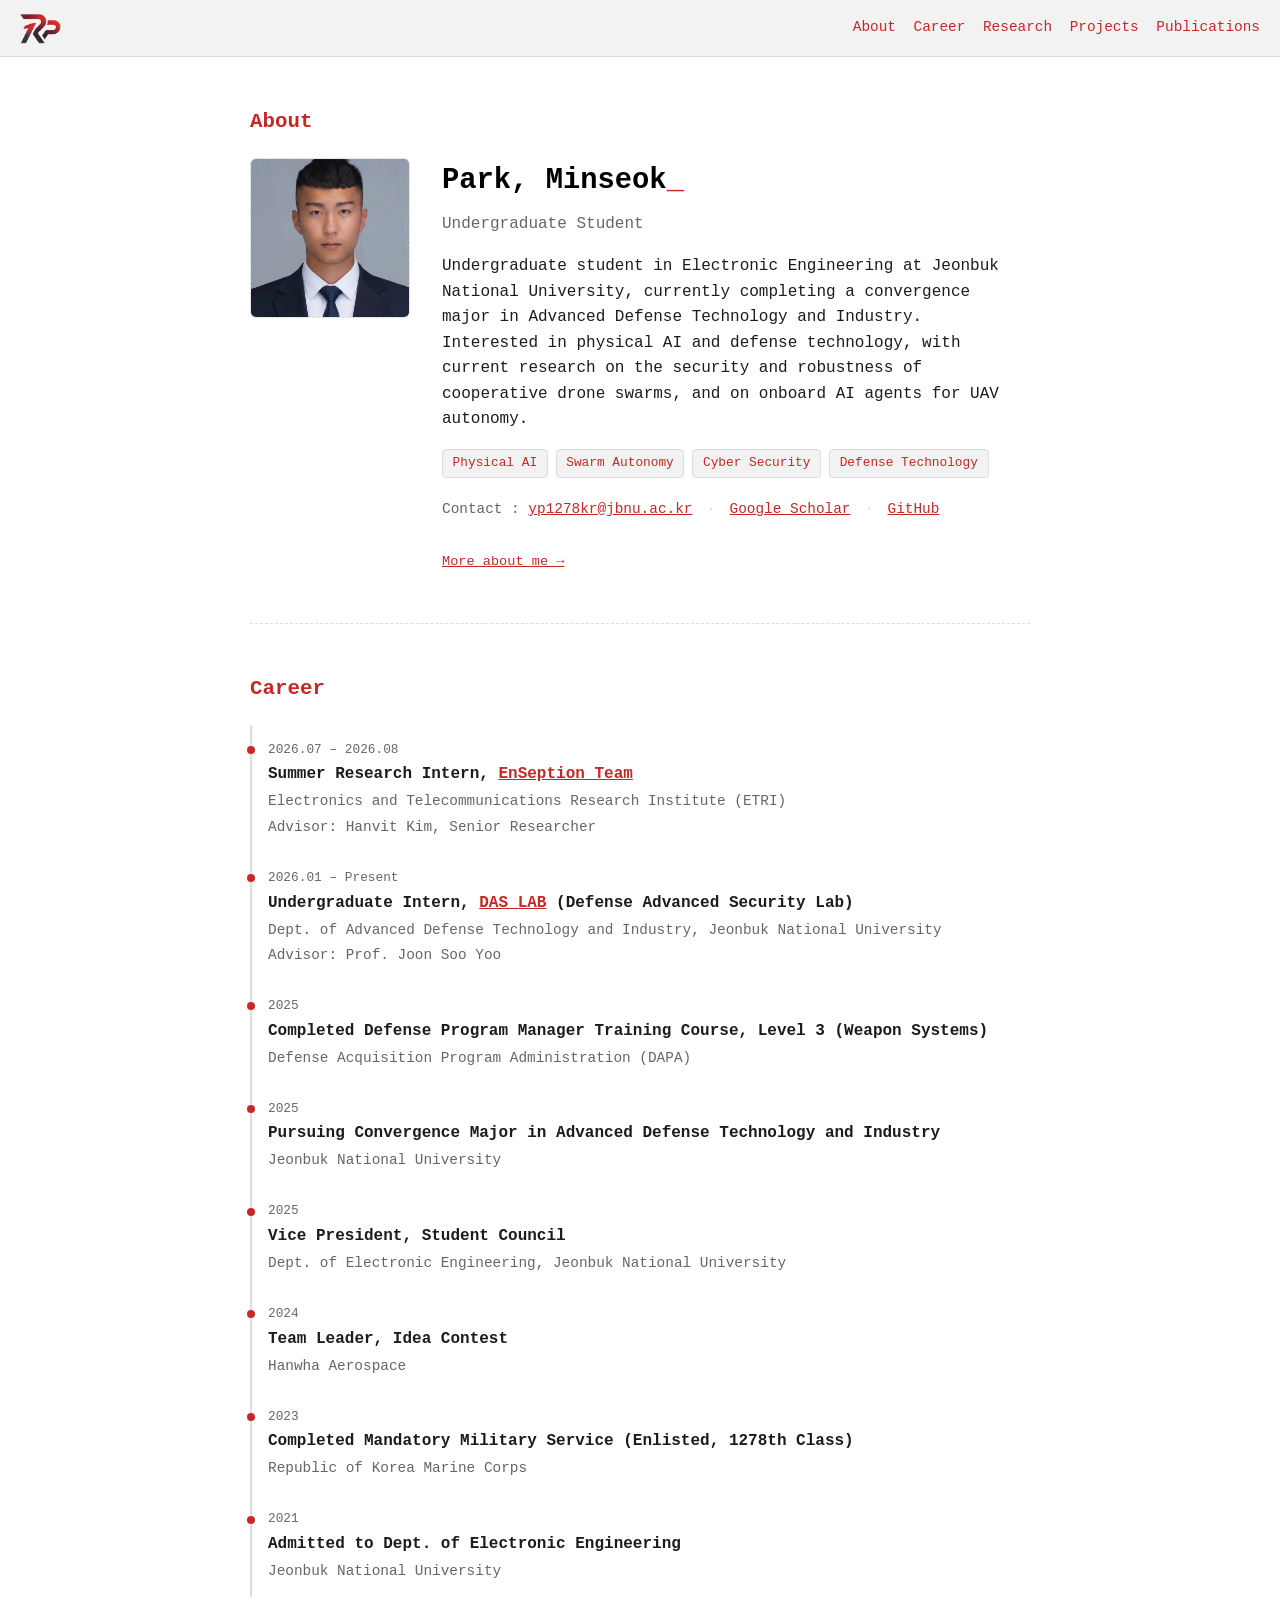
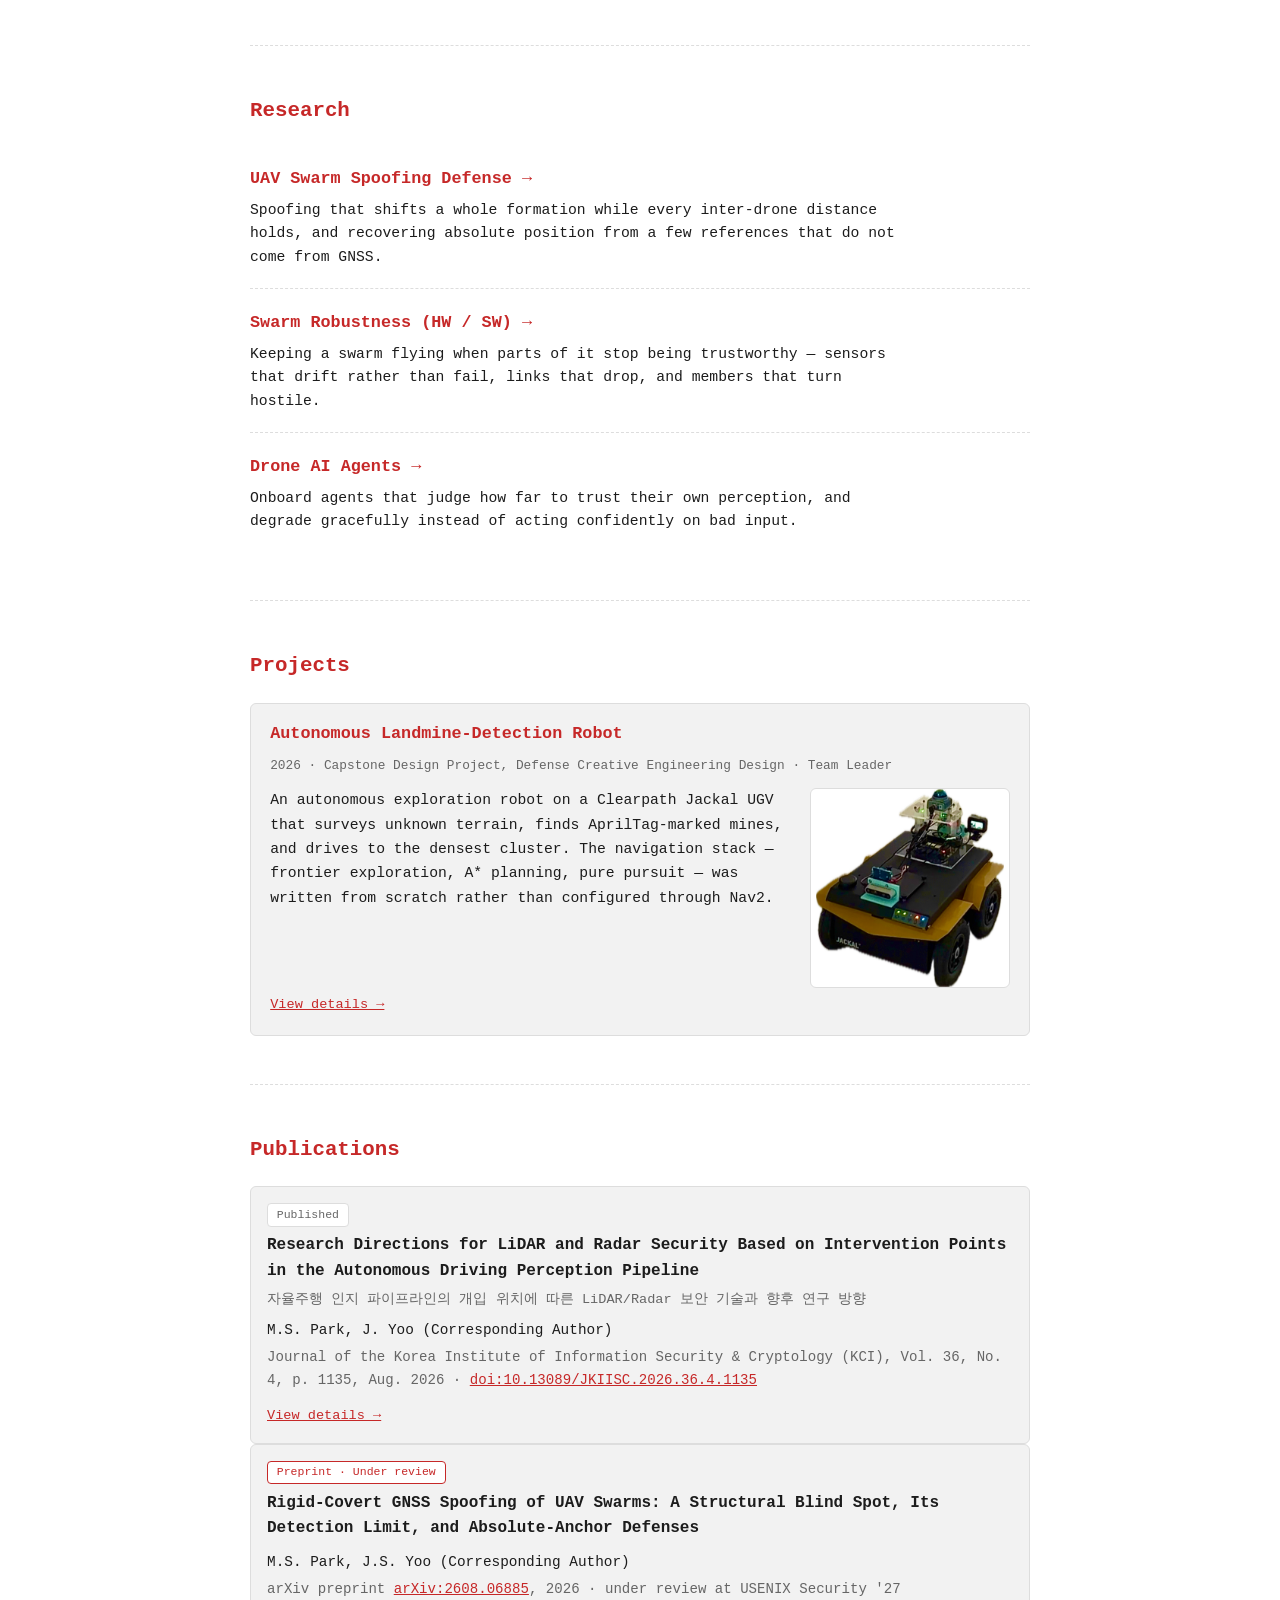
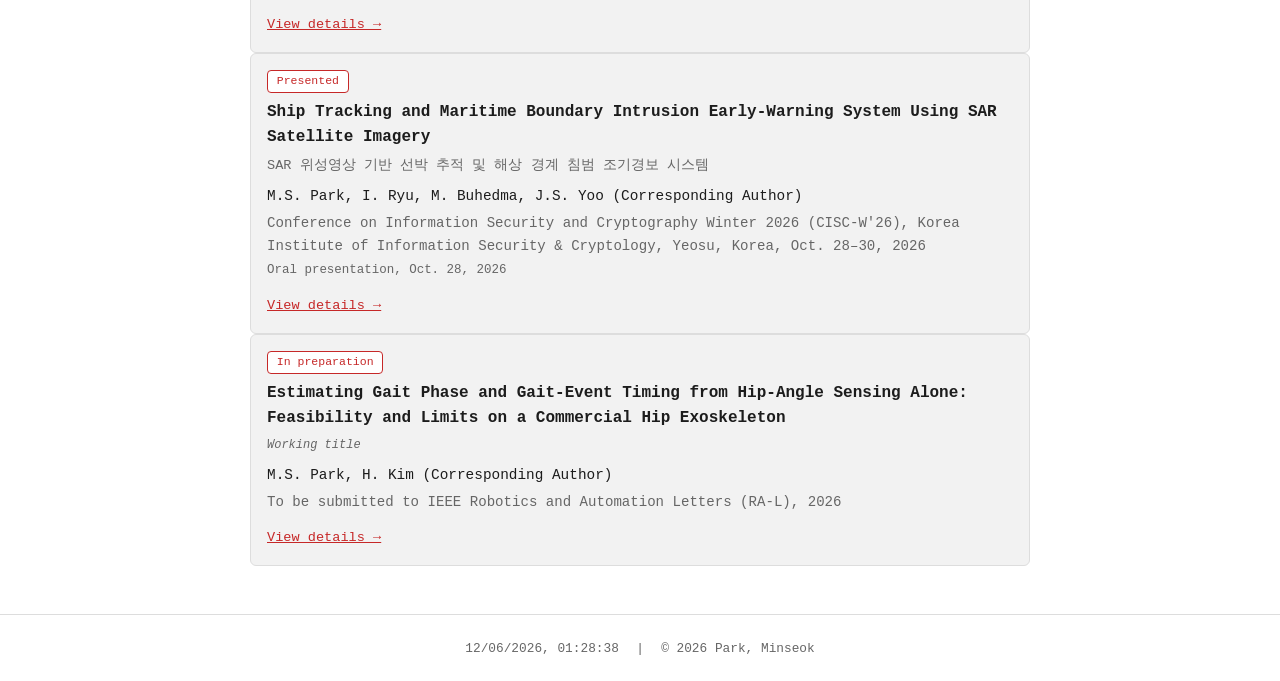
==== commit 8fcc047b: "Mark CISC-W'26 SAR paper as presented The paper was accepted to CISC-W'26 (Korea Institute of Inform" ====
--- a/index.html
+++ b/index.html
@@ -157,11 +157,12 @@
         <a href="/publications/rigidshift.html" class="proj-link">View details &rarr;</a>
       </li>
       <li>
-        <span class="pub-status">Submitted</span>
+        <span class="pub-status">Presented</span>
         <span class="pub-title"><a href="/publications/sar-ship-tracking.html" class="card-link">Ship Tracking and Maritime Boundary Intrusion Early-Warning System Using SAR Satellite Imagery</a></span>
         <span class="pub-title-kr">SAR 위성영상 기반 선박 추적 및 해상 경계 침범 조기경보 시스템</span>
         <span class="pub-authors">M.S. Park, I. Ryu, M. Buhedma, J.S. Yoo (Corresponding Author)</span>
-        <span class="pub-venue">Conference on Information Security and Cryptography Winter 2026 (CISC-W'26), Korea Institute of Information Security &amp; Cryptology</span>
+        <span class="pub-venue">Conference on Information Security and Cryptography Winter 2026 (CISC-W'26), Korea Institute of Information Security &amp; Cryptology, Yeosu, Korea, Oct. 28&ndash;30, 2026</span>
+        <span class="pub-dates">Oral presentation, Oct. 28, 2026</span>
         <a href="/publications/sar-ship-tracking.html" class="proj-link">View details &rarr;</a>
       </li>
       <li>
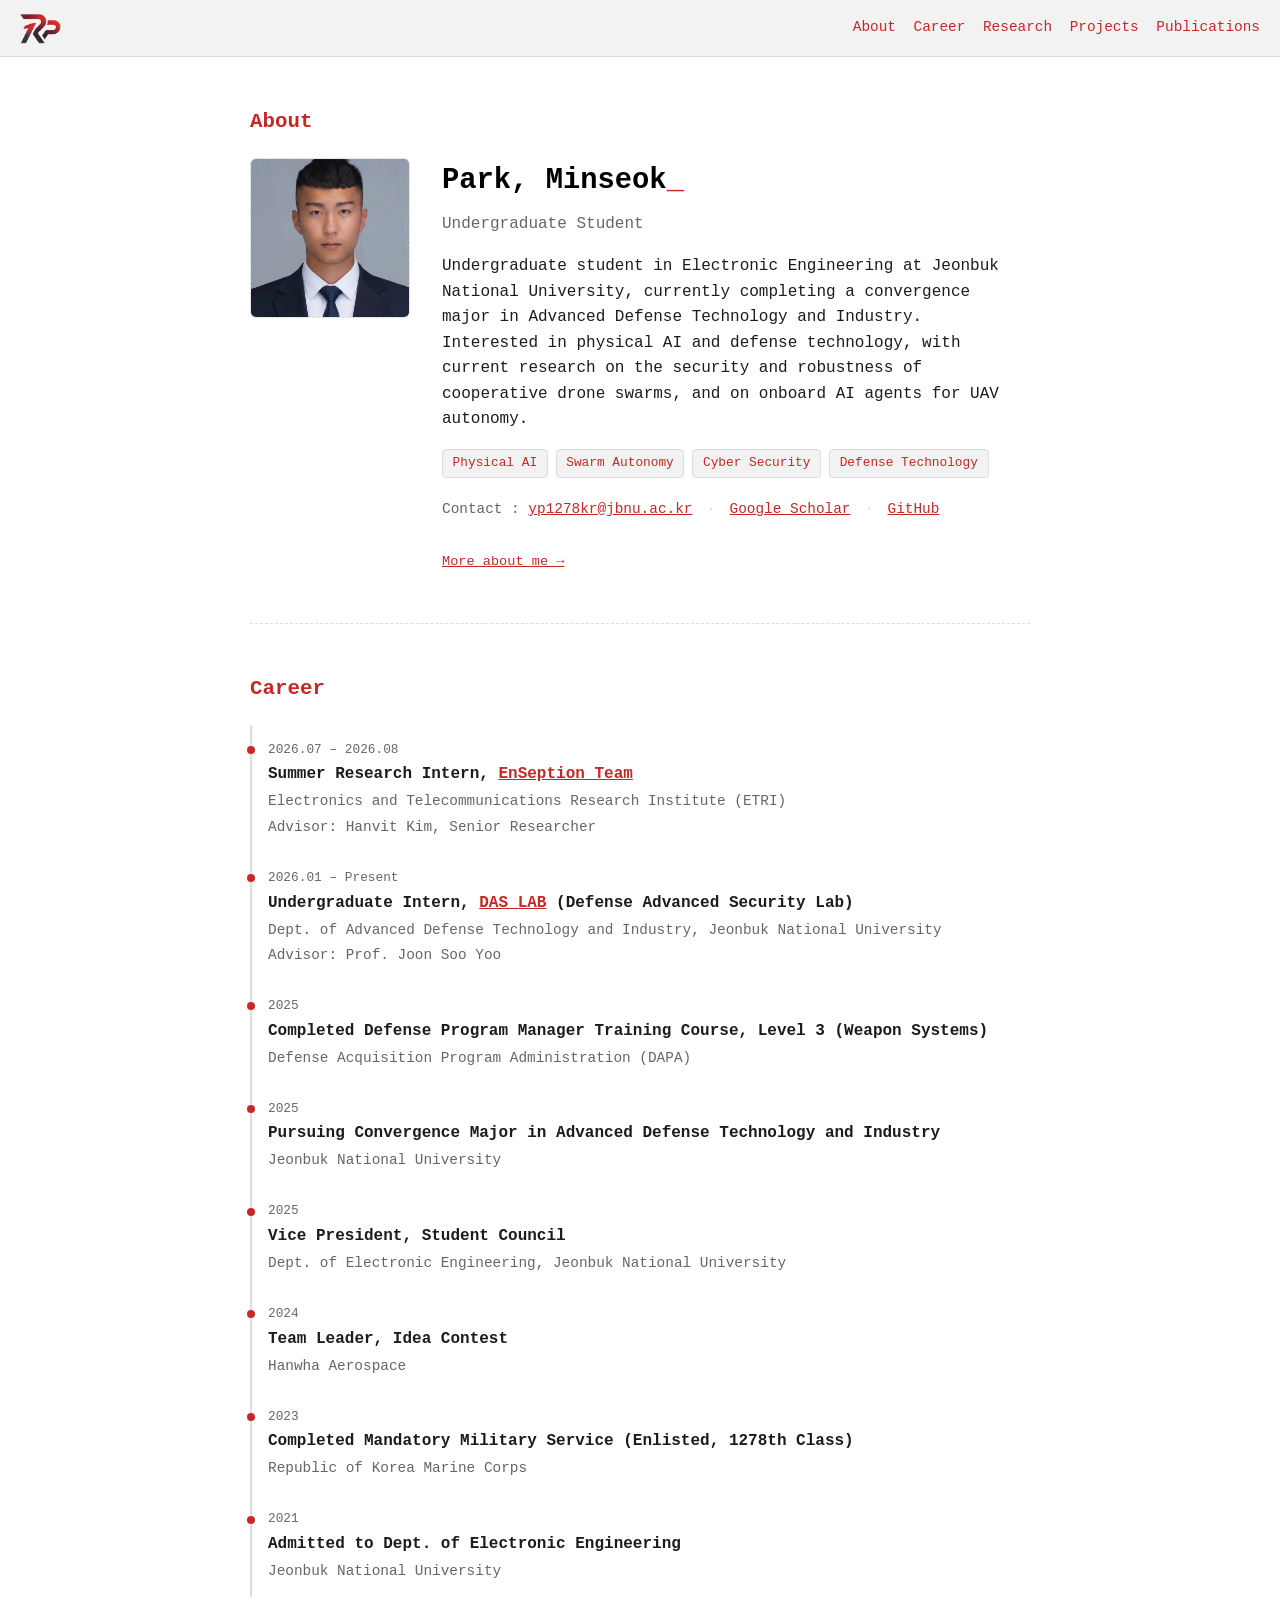
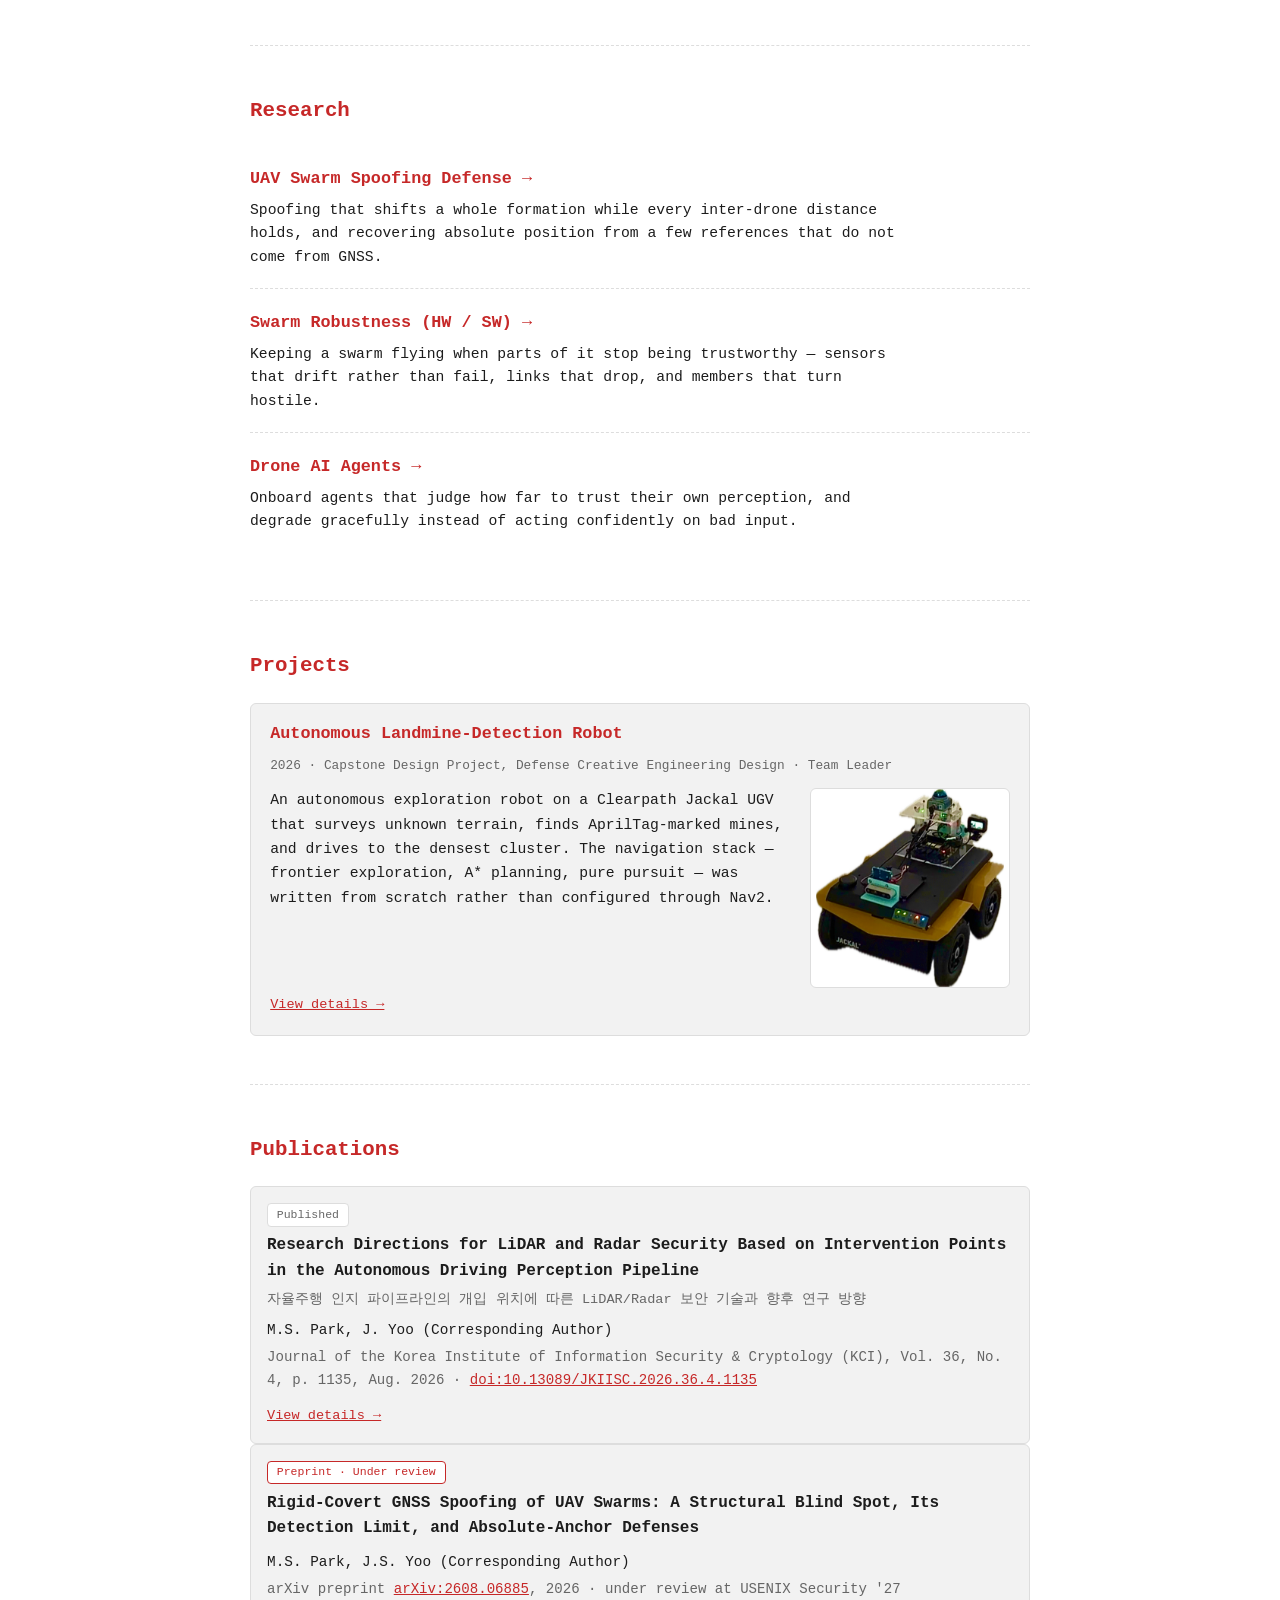
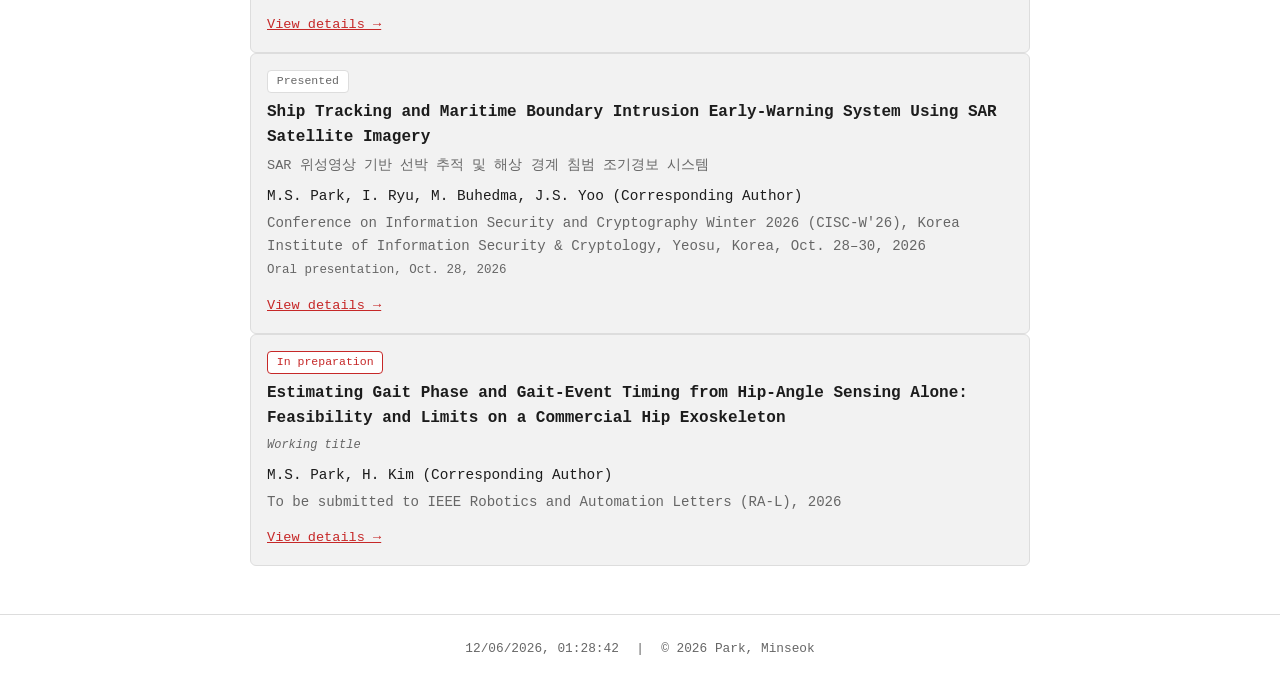
==== commit d796f888: "Grey out the Presented badge like Published The work is finished, so the badge should be de-emphasiz" ====
--- a/index.html
+++ b/index.html
@@ -157,7 +157,7 @@
         <a href="/publications/rigidshift.html" class="proj-link">View details &rarr;</a>
       </li>
       <li>
-        <span class="pub-status">Presented</span>
+        <span class="pub-status accepted">Presented</span>
         <span class="pub-title"><a href="/publications/sar-ship-tracking.html" class="card-link">Ship Tracking and Maritime Boundary Intrusion Early-Warning System Using SAR Satellite Imagery</a></span>
         <span class="pub-title-kr">SAR 위성영상 기반 선박 추적 및 해상 경계 침범 조기경보 시스템</span>
         <span class="pub-authors">M.S. Park, I. Ryu, M. Buhedma, J.S. Yoo (Corresponding Author)</span>
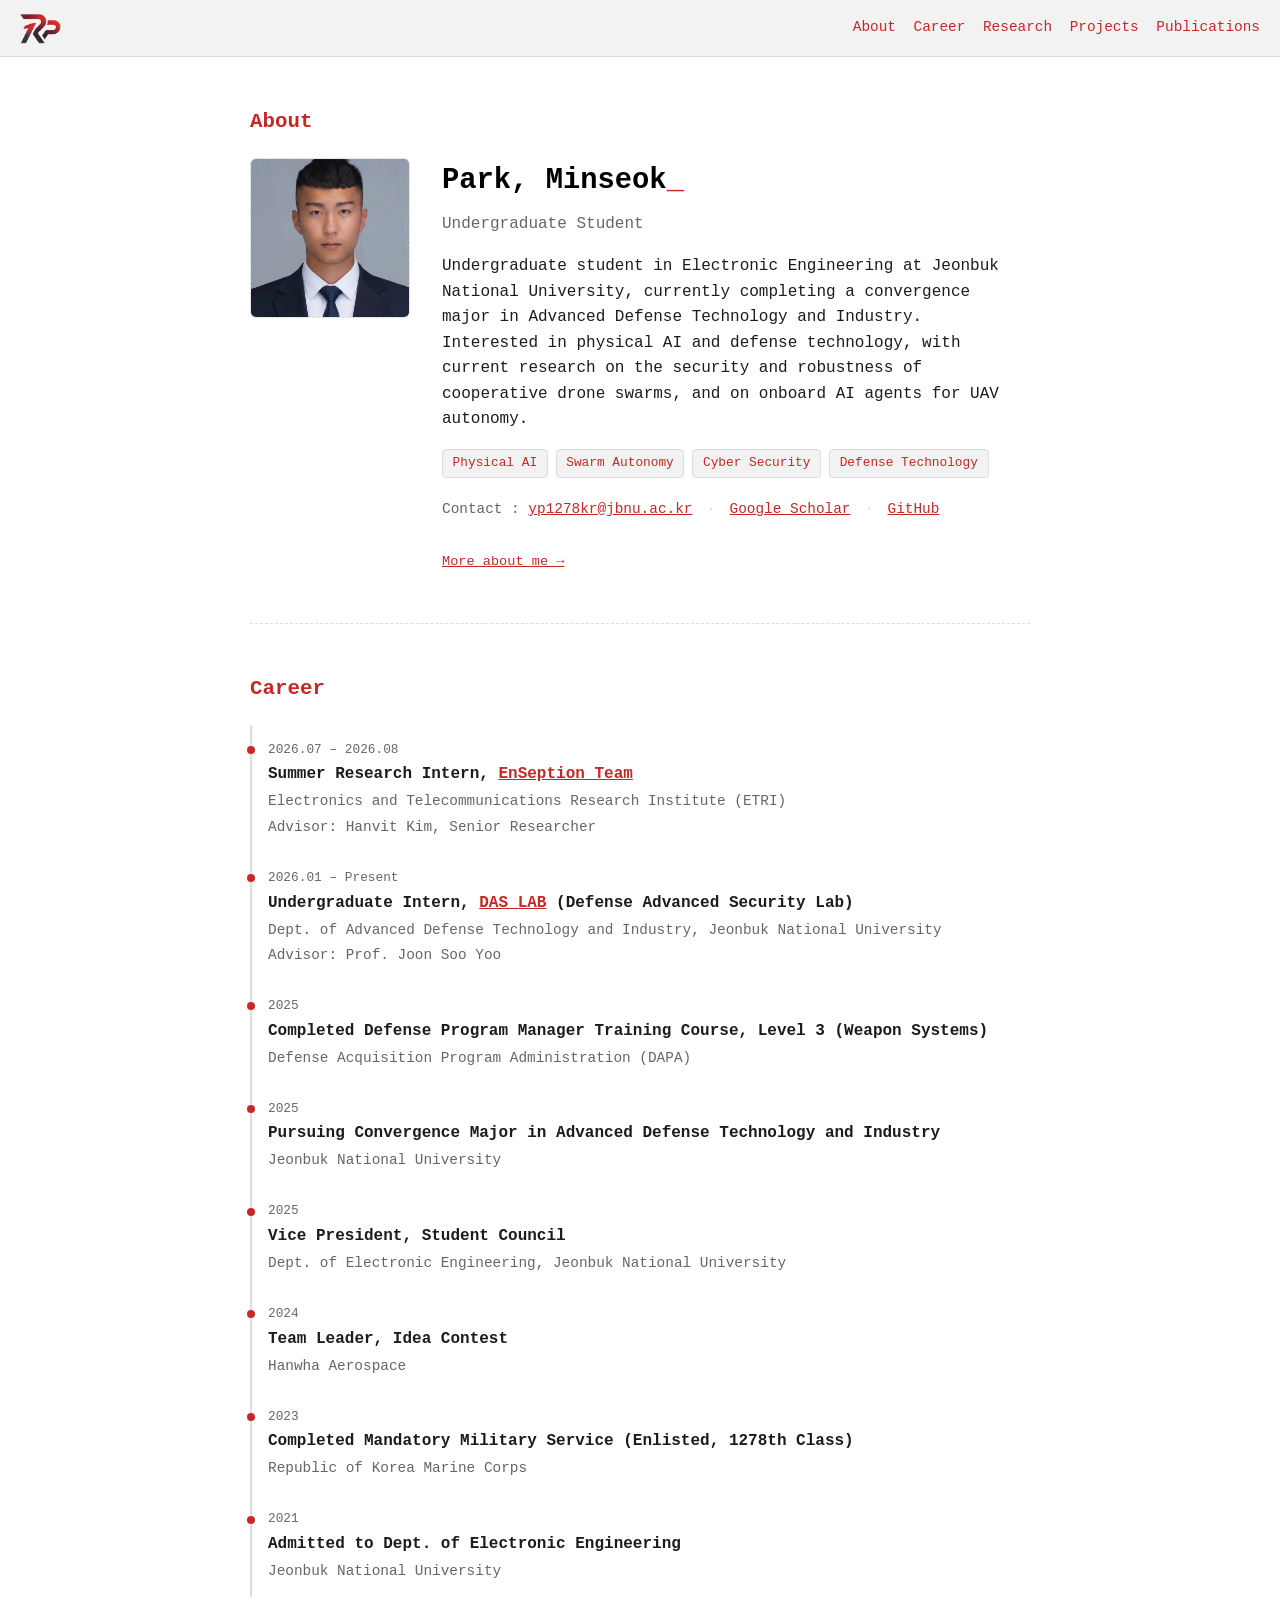
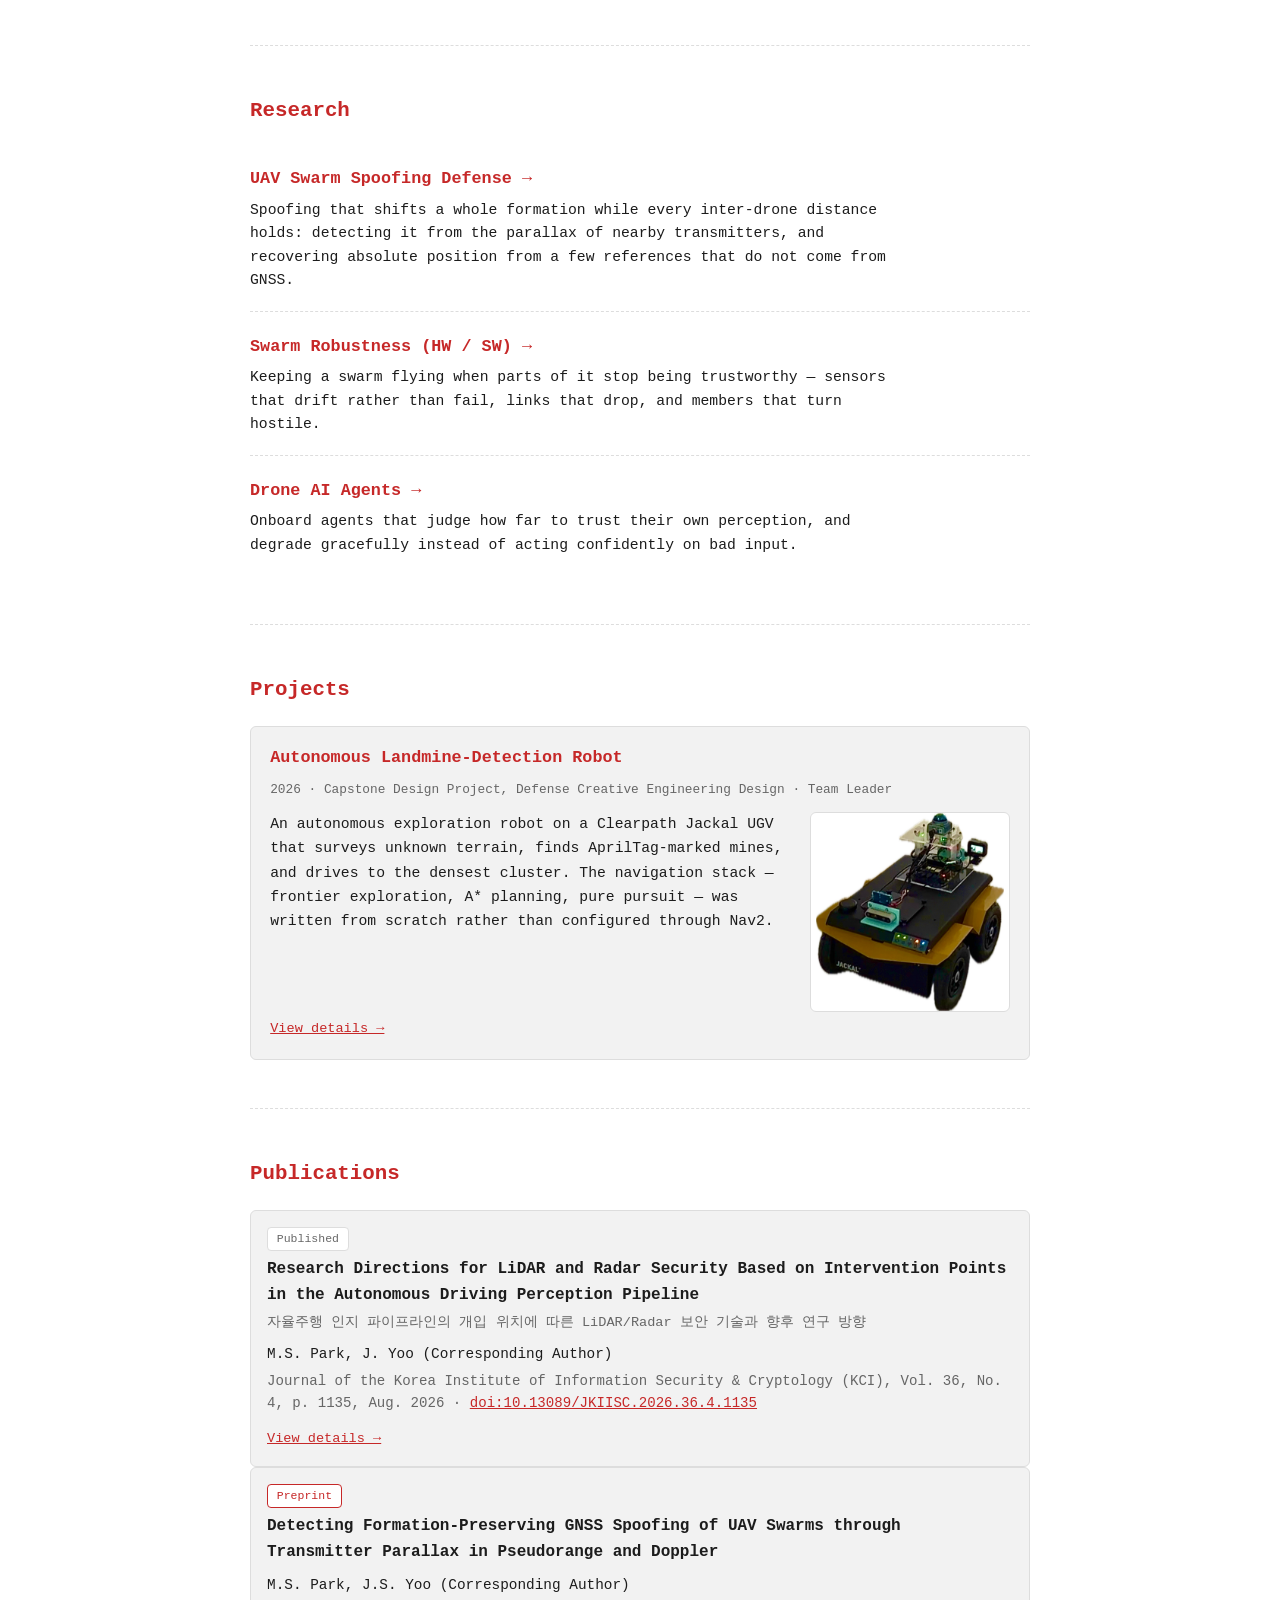
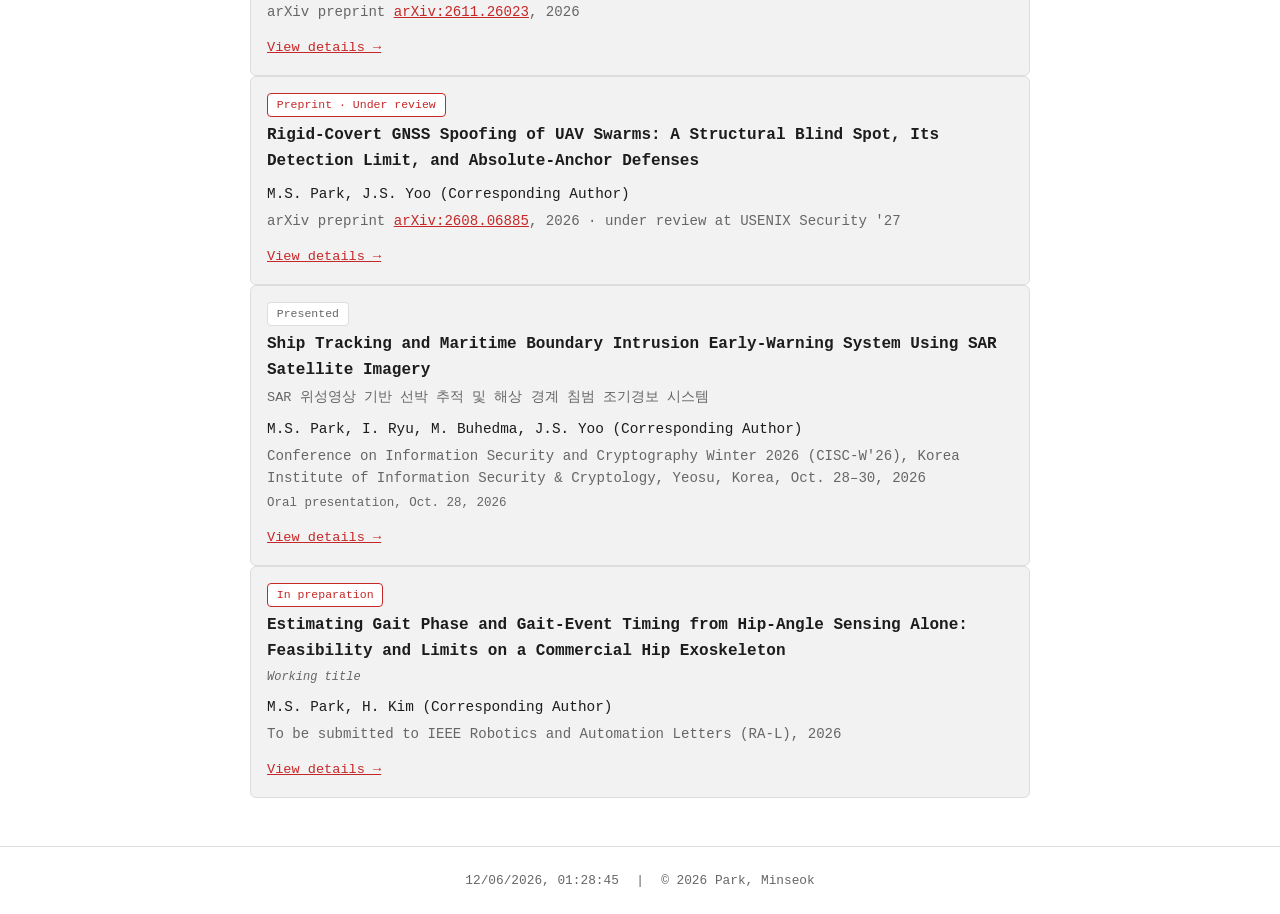
==== commit b019f6b1: "Add arXiv:2611.26023 (swarm parallax detection) to publications and research - New publication page " ====
--- a/index.html
+++ b/index.html
@@ -104,8 +104,9 @@
     <ul class="res-list">
       <li>
         <a class="res-title" href="/research/uav-swarm-spoofing.html">UAV Swarm Spoofing Defense</a>
-        <p>Spoofing that shifts a whole formation while every inter-drone distance holds, and recovering
-        absolute position from a few references that do not come from GNSS.</p>
+        <p>Spoofing that shifts a whole formation while every inter-drone distance holds: detecting it
+        from the parallax of nearby transmitters, and recovering absolute position from a few references
+        that do not come from GNSS.</p>
       </li>
       <li>
         <a class="res-title" href="/research/swarm-robustness.html">Swarm Robustness (HW / SW)</a>
@@ -150,6 +151,13 @@
         <a href="/publications/lidar-radar-security.html" class="proj-link">View details &rarr;</a>
       </li>
       <li>
+        <span class="pub-status">Preprint</span>
+        <span class="pub-title"><a href="/publications/swarm-parallax.html" class="card-link">Detecting Formation-Preserving GNSS Spoofing of UAV Swarms through Transmitter Parallax in Pseudorange and Doppler</a></span>
+        <span class="pub-authors">M.S. Park, J.S. Yoo (Corresponding Author)</span>
+        <span class="pub-venue">arXiv preprint <a href="https://arxiv.org/abs/2611.26023" target="_blank" rel="noopener">arXiv:2611.26023</a>, 2026</span>
+        <a href="/publications/swarm-parallax.html" class="proj-link">View details &rarr;</a>
+      </li>
+      <li>
         <span class="pub-status">Preprint &middot; Under review</span>
         <span class="pub-title"><a href="/publications/rigidshift.html" class="card-link">Rigid-Covert GNSS Spoofing of UAV Swarms: A Structural Blind Spot, Its Detection Limit, and Absolute-Anchor Defenses</a></span>
         <span class="pub-authors">M.S. Park, J.S. Yoo (Corresponding Author)</span>
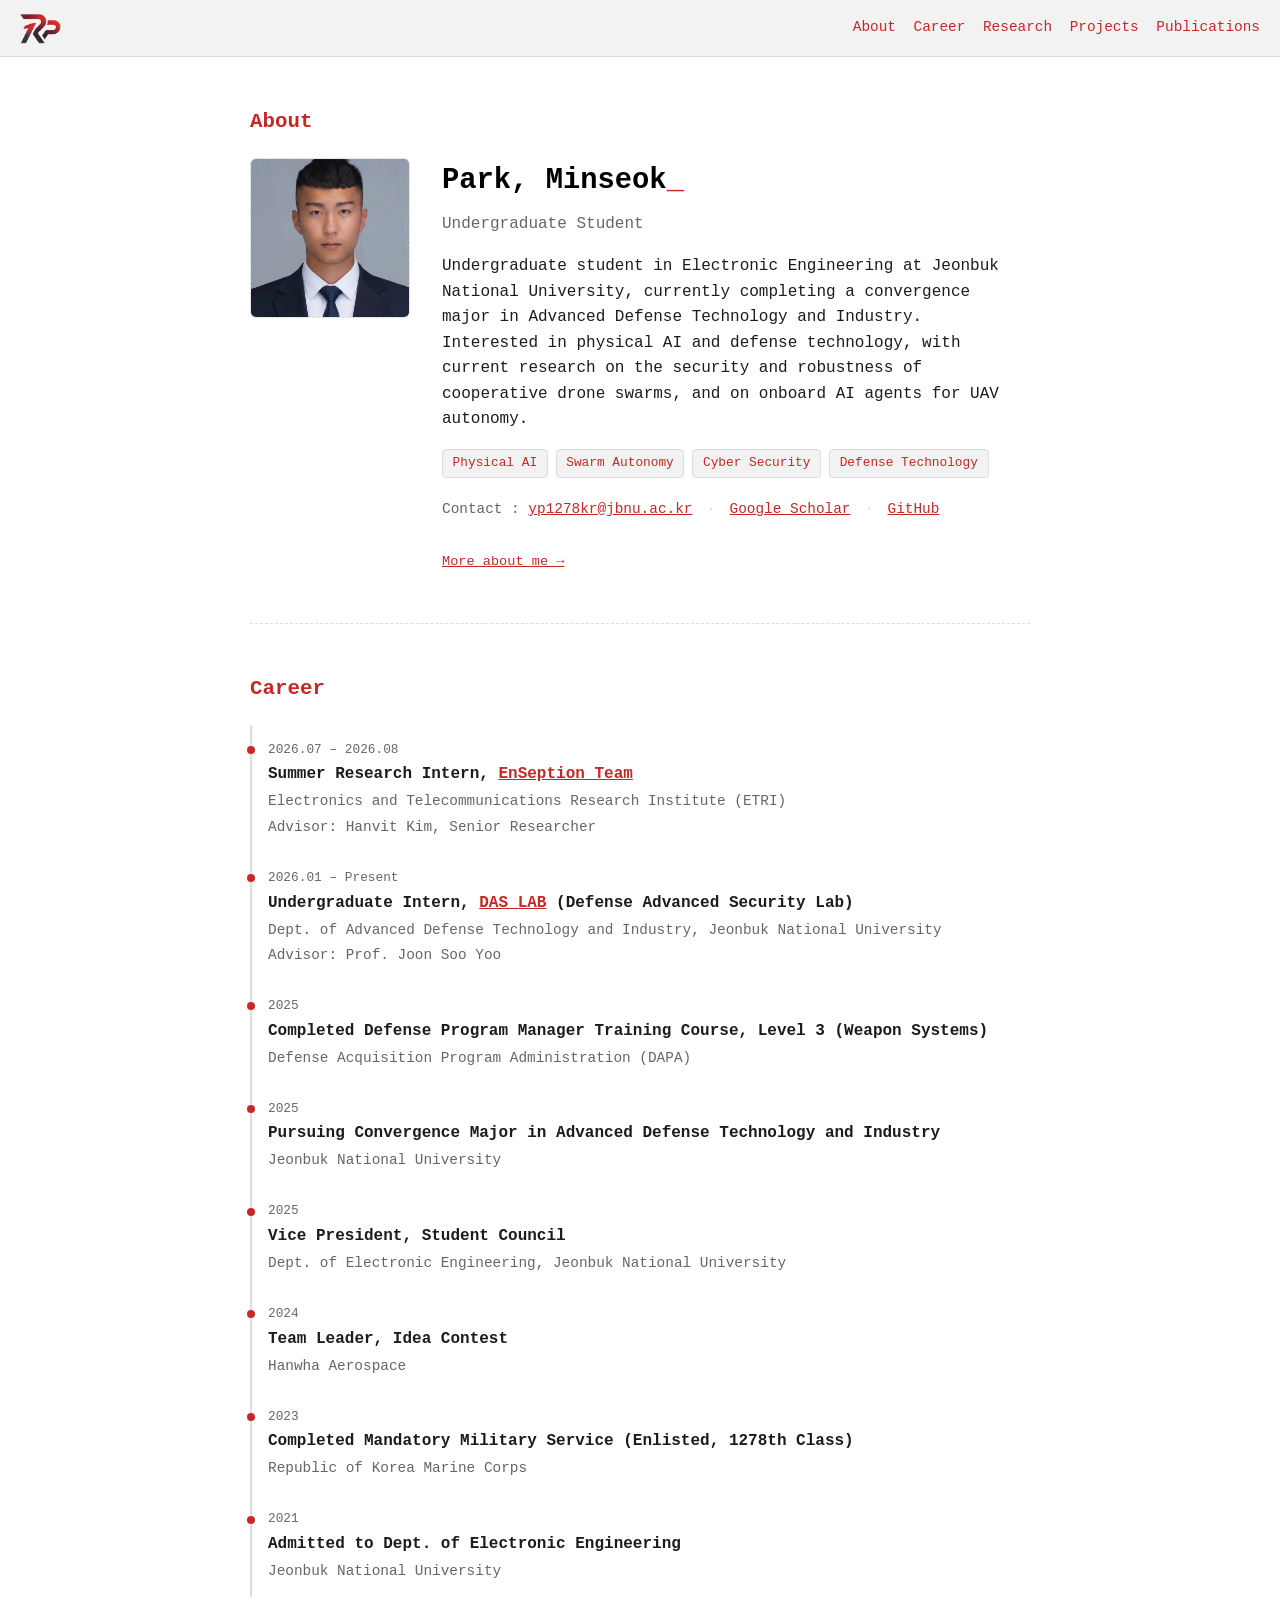
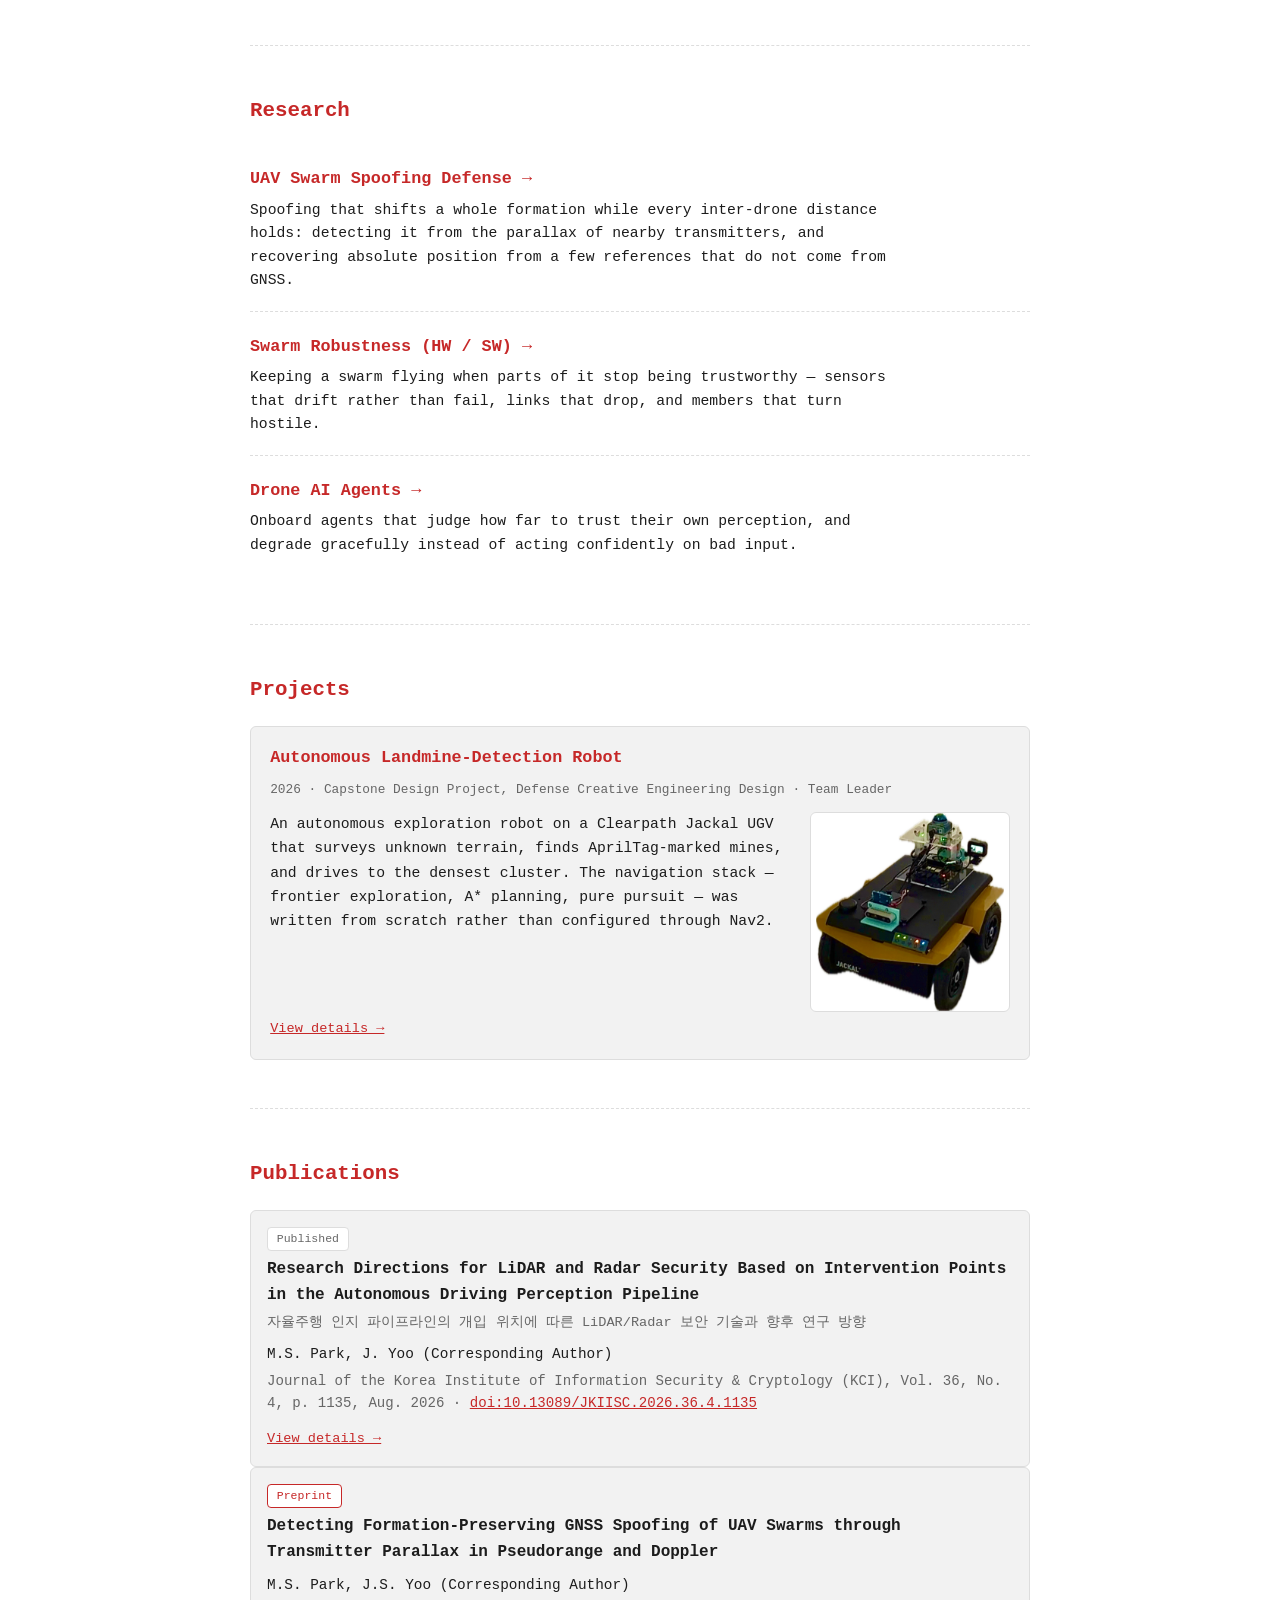
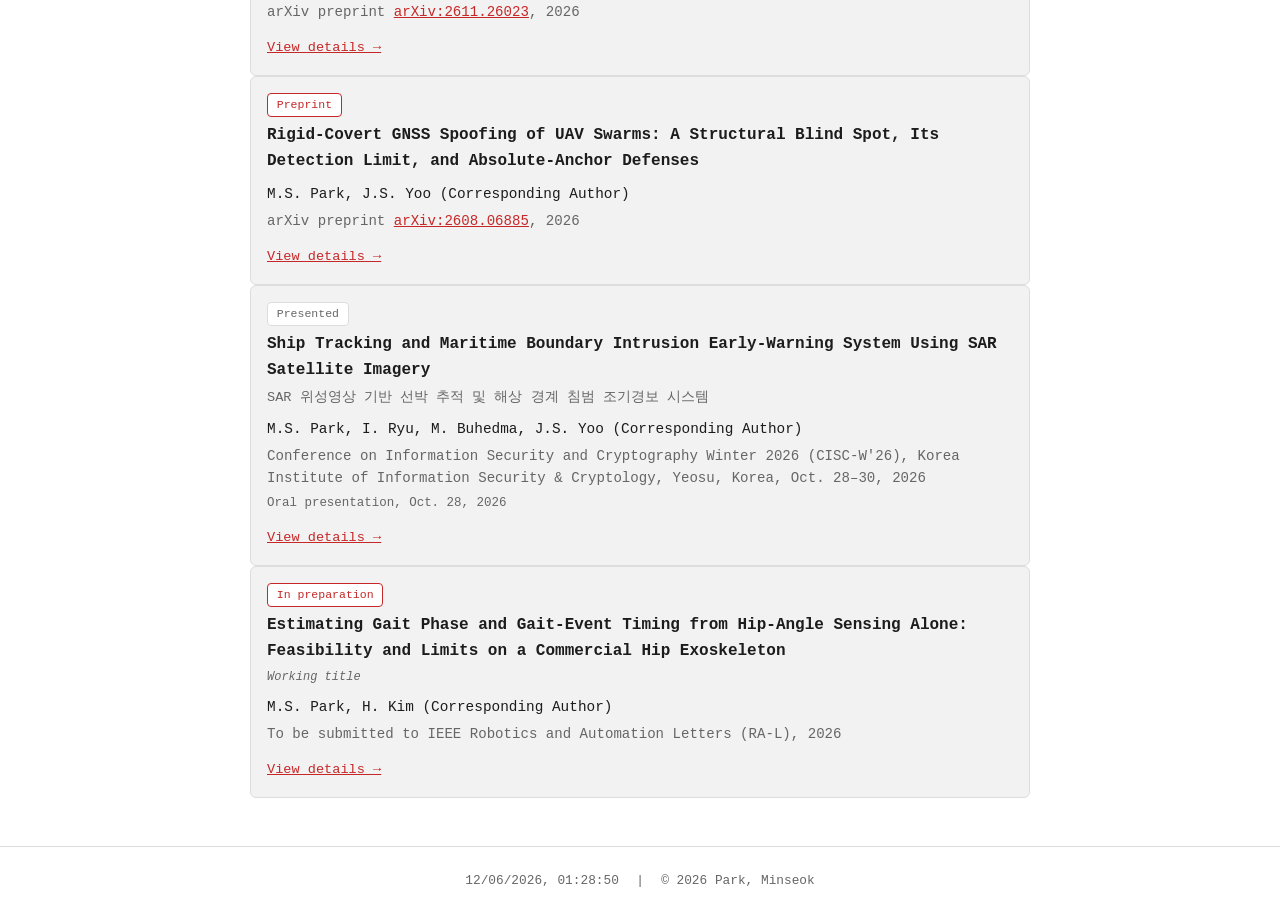
==== commit 109f146f: "RigidShift: list as preprint only Co-Authored-By: Claude Opus 5.5 <noreply@anthropic.com>" ====
--- a/index.html
+++ b/index.html
@@ -158,10 +158,10 @@
         <a href="/publications/swarm-parallax.html" class="proj-link">View details &rarr;</a>
       </li>
       <li>
-        <span class="pub-status">Preprint &middot; Under review</span>
+        <span class="pub-status">Preprint</span>
         <span class="pub-title"><a href="/publications/rigidshift.html" class="card-link">Rigid-Covert GNSS Spoofing of UAV Swarms: A Structural Blind Spot, Its Detection Limit, and Absolute-Anchor Defenses</a></span>
         <span class="pub-authors">M.S. Park, J.S. Yoo (Corresponding Author)</span>
-        <span class="pub-venue">arXiv preprint <a href="https://arxiv.org/abs/2608.06885" target="_blank" rel="noopener">arXiv:2608.06885</a>, 2026 &middot; under review at USENIX Security '27</span>
+        <span class="pub-venue">arXiv preprint <a href="https://arxiv.org/abs/2608.06885" target="_blank" rel="noopener">arXiv:2608.06885</a>, 2026</span>
         <a href="/publications/rigidshift.html" class="proj-link">View details &rarr;</a>
       </li>
       <li>
